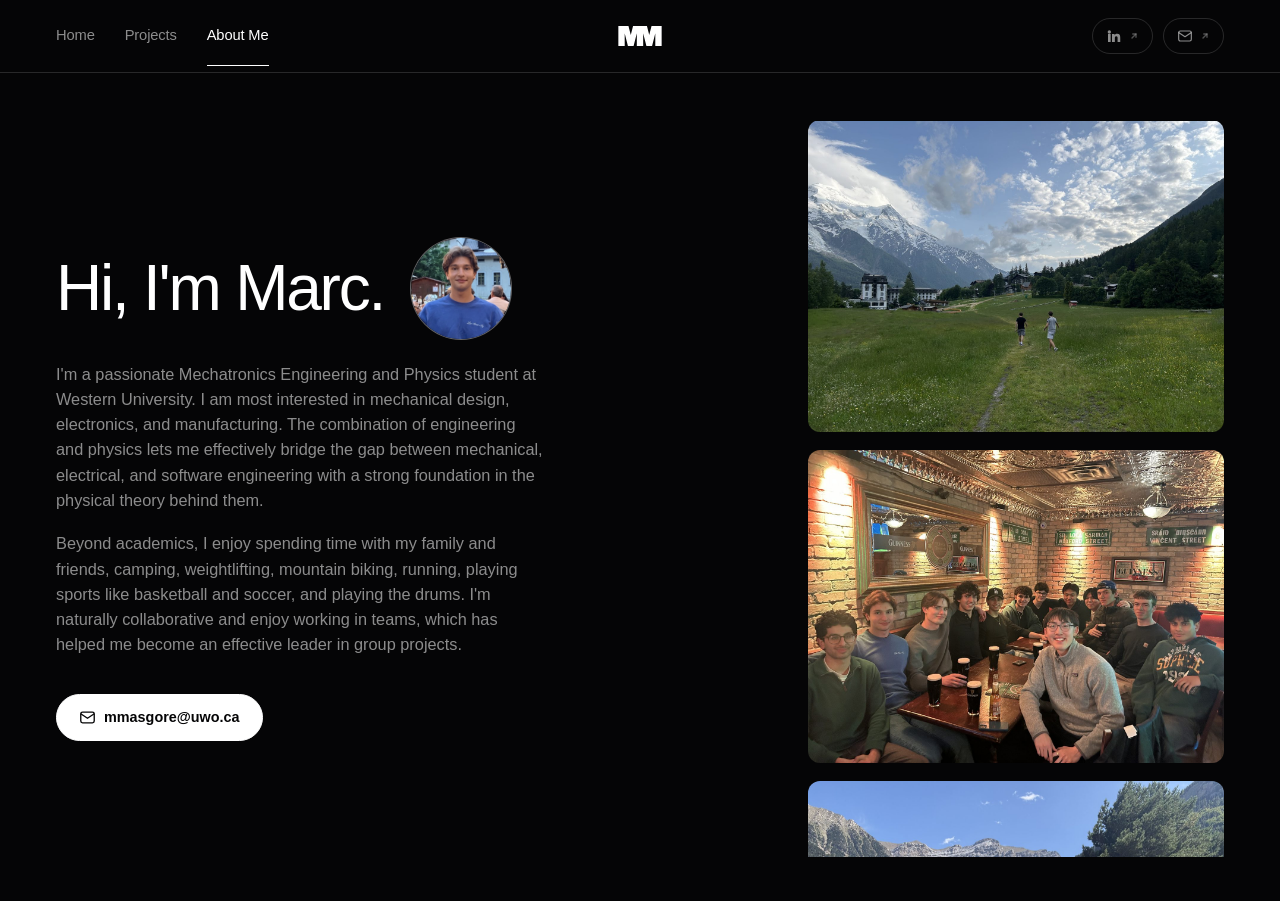
==== about/index.html @ 35cbff61 "Galleries tick at the same speed on every screen - The About photo column and the Other Projects str" ====
<!DOCTYPE html>
<html lang="en">
<head>
  <meta charset="UTF-8" />
  <meta name="viewport" content="width=device-width, initial-scale=1.0" />
  <title>About | Marc Masgoret</title>
  <meta name="description" content="About Marc Masgoret, a Mechatronics Engineering and Physics student at Western University." />
  <link rel="preconnect" href="https://api.fontshare.com" />
  <link rel="preconnect" href="https://cdn.fontshare.com" crossorigin />
  <link href="https://api.fontshare.com/v2/css?f[]=switzer@400,500,600,700,800&display=swap" rel="stylesheet" />
  <link rel="stylesheet" href="../assets/css/style.css?v=39" />
</head>
<body class="about-page">

  <header class="site-header">
    <div class="wrap-wide header-inner">
      <nav class="nav-main">
        <a href="../index.html">Home</a>
        <a href="../projects/index.html">Projects</a>
        <a href="index.html">About Me</a>
      </nav>

      <a class="site-monogram" href="../index.html" aria-label="Marc Masgoret — home"><svg class="monogram-mark" viewBox="0 0 368 170" aria-hidden="true" focusable="false"><path d="M0,0 L54,0 L54,170 L0,170 Z M157,0 L211,0 L211,170 L157,170 Z M314,0 L368,0 L368,170 L314,170 Z M38,0 L86,0 L129.5,170 L81.5,170 Z M125,0 L173,0 L129.5,170 L81.5,170 Z M195,0 L243,0 L286.5,170 L238.5,170 Z M282,0 L330,0 L286.5,170 L238.5,170 Z" /></svg></a>

      <div class="header-social">
        <a class="icon-btn" href="https://www.linkedin.com/in/marc-masgoret-a94589330" target="_blank" rel="noopener" aria-label="LinkedIn" title="LinkedIn">
          <svg viewBox="0 0 24 24" fill="currentColor" aria-hidden="true"><path d="M4.98 3.5a2.5 2.5 0 1 1 0 5 2.5 2.5 0 0 1 0-5zM3 9h4v12H3zM9 9h3.8v1.71h.05c.53-.95 1.83-1.96 3.76-1.96 4.02 0 4.76 2.5 4.76 5.75V21h-4v-5.6c0-1.34-.03-3.06-1.9-3.06-1.9 0-2.19 1.45-2.19 2.96V21H9z"/></svg>
          <svg class="icon-arrow" viewBox="0 0 12 12" fill="none" stroke="currentColor" stroke-width="1.6" stroke-linecap="round" stroke-linejoin="round" aria-hidden="true"><path d="M3.6 8.4 8.4 3.6"/><path d="M4.5 3.6h3.9v3.9"/></svg>
        </a>
        <a class="icon-btn" href="mailto:mmasgore@uwo.ca" aria-label="Email Marc" title="Email me">
          <svg viewBox="0 0 24 24" fill="none" stroke="currentColor" stroke-width="1.8" stroke-linecap="round" stroke-linejoin="round" aria-hidden="true"><rect x="2.5" y="4.5" width="19" height="15" rx="2.5"/><path d="m3 7 9 6 9-6"/></svg>
          <svg class="icon-arrow" viewBox="0 0 12 12" fill="none" stroke="currentColor" stroke-width="1.6" stroke-linecap="round" stroke-linejoin="round" aria-hidden="true"><path d="M3.6 8.4 8.4 3.6"/><path d="M4.5 3.6h3.9v3.9"/></svg>
        </a>
      </div>
    </div>
  </header>

  <main>
    <div class="wrap-wide about-layout">

      <div class="about-intro">
        <div class="about-title">
          <h1>Hi, I'm Marc.</h1>
          <img class="about-portrait" src="../assets/img/about/portrait.jpg" alt="Marc Masgoret" width="500" height="500" />
        </div>
        <p class="about-lede">
          I'm a passionate Mechatronics Engineering and Physics student at
          Western University. I am most interested in mechanical design,
          electronics, and manufacturing. The combination of engineering and
          physics lets me effectively bridge the gap between mechanical,
          electrical, and software engineering with a strong foundation in the
          physical theory behind them.
        </p>
        <p class="about-lede">
          Beyond academics, I enjoy spending time with my family and friends,
          camping, weightlifting, mountain biking, running, playing sports like
          basketball and soccer, and playing the drums. I'm naturally
          collaborative and enjoy working in teams, which has helped me become
          an effective leader in group projects.
        </p>

        <div class="about-actions">
          <a class="btn btn-accent" href="mailto:mmasgore@uwo.ca">
            <svg class="btn-icon" width="17" height="17" viewBox="0 0 24 24" fill="none" stroke="currentColor" stroke-width="1.9" stroke-linecap="round" stroke-linejoin="round" aria-hidden="true"><rect x="2.5" y="4.5" width="19" height="15" rx="2.5"/><path d="m3 7 9 6 9-6"/></svg>
            mmasgore@uwo.ca
          </a>
        </div>
      </div>

      <div class="about-gallery" data-gallery tabindex="0" aria-label="Photos — scroll to browse">
        <div class="about-gallery-track" data-gallery-track>
          <figure class="about-shot" data-caption="Europe 2025 summer trip, Chamonix.">
            <img src="../assets/img/about/about-04.jpg" alt="An alpine valley: a green meadow and a footpath, with snow-capped peaks behind." width="1400" height="1050" />
          </figure>
          <figure class="about-shot" data-caption="The lads.">
            <img src="../assets/img/about/about-05.jpg" alt="A long table of friends with pints in a wood-panelled pub." width="1400" height="1050" />
          </figure>
          <figure class="about-shot" data-caption="Family in the Pyrenees.">
            <img src="../assets/img/about/about-06.jpg" alt="A family selfie on a mountain trail, with a limestone ridge in the background." width="1400" height="1050" />
          </figure>
          <figure class="about-shot" data-caption="Christmas miracle.">
            <img src="../assets/img/about/about-07.jpg" alt="Four friends posing either side of a Santa in front of a Christmas tree." width="1400" height="936" />
          </figure>
          <figure class="about-shot" data-caption="Basketball intramural champs.">
            <img src="../assets/img/about/about-08.jpg" alt="A team in matching shirts lined up along a bright, glass-walled corridor." width="1400" height="1050" />
          </figure>
          <figure class="about-shot" data-caption="End of hike, Annecy.">
            <img src="../assets/img/about/about-09.jpg?v=2" alt="Three friends standing on a rocky lookout above Lake Annecy, with turquoise water, mountains, and heavy clouds behind them." width="1400" height="1050" />
          </figure>
          <figure class="about-shot" data-caption="Rock climbing in Montserrat.">
            <img src="../assets/img/about/about-02.jpg" alt="Looking down a steep limestone face, with climbers strung out along the route below." width="1400" height="1400" />
          </figure>
          <figure class="about-shot" data-caption="Farming in Catalonia.">
            <img src="../assets/img/about/about-01.jpg" alt="A young child sitting at the controls in the cab of a yellow excavator." width="1050" height="1400" />
          </figure>
          <figure class="about-shot" data-caption="Climbing in Siurana, Spain.">
            <img src="../assets/img/about/about-03.jpg" alt="A climber hanging upside down from the underside of an overhanging rock arch, silhouetted against the sky." width="750" height="497" />
          </figure>
        </div>
      </div>

    </div>
  </main>


  <script src="../assets/js/main.js?v=22"></script>
</body>
</html>
---- assets/css/style.css ----
/* ==========================================================================
   Design tokens — dark neo-grotesque system
   ========================================================================== */
:root {
  --bg: #050506;
  --surface: #0c0c0e;
  --surface-2: #121215;
  --border: rgba(255, 255, 255, 0.14);
  --border-strong: rgba(255, 255, 255, 0.34);
  --text: #ffffff;
  --text-muted: rgba(255, 255, 255, 0.54);
  --accent: #ffffff;
  --accent-soft: rgba(255, 255, 255, 0.08);
  --accent-text: #050506;
  --code-bg: #121215;

  /* One family throughout. Switzer is the closest freely licensed stand-in
     for the PP Neue Montreal used in the reference design. */
  --font-stack: "Switzer", "Helvetica Neue", Helvetica, Arial, sans-serif;
  --font-display: var(--font-stack);
  --font-sans: var(--font-stack);
  --font-mono: var(--font-stack);
  --font-signature: var(--font-stack);

  --max-width: 940px;
  --max-width-wide: 1560px;
  --header-h: 72px;
  --radius: 14px;
  --radius-sm: 8px;

  /* Faster through the middle, eased at both ends — used by the card outline. */
  --ease-draw: cubic-bezier(0.65, 0, 0.35, 1);
}

/* ==========================================================================
   Reset & base
   ========================================================================== */
* { box-sizing: border-box; }

html { scroll-behavior: smooth; }

body {
  margin: 0;
  background-color: var(--bg);
  color: var(--text);
  font-family: var(--font-sans);
  font-size: 16px;
  line-height: 1.6;
  -webkit-font-smoothing: antialiased;
}

img { max-width: 100%; display: block; }

/* ==========================================================================
   Auto-hiding "overlay" scrollbar — fades in while scrolling, fades out at rest
   ========================================================================== */
html {
  scrollbar-width: thin;
  scrollbar-color: transparent transparent;
}

html.is-scrolling {
  scrollbar-color: rgba(255, 255, 255, 0.38) transparent;
}

::-webkit-scrollbar {
  width: 10px;
  height: 10px;
}

::-webkit-scrollbar-track {
  background: transparent;
}

::-webkit-scrollbar-thumb {
  background-color: transparent;
  border-radius: 999px;
  transition: background-color 0.4s ease;
}

html.is-scrolling::-webkit-scrollbar-thumb,
.is-scrolling::-webkit-scrollbar-thumb {
  background-color: rgba(255, 255, 255, 0.38);
}

a { color: inherit; }

h1, h2, h3 {
  font-family: var(--font-display);
  font-weight: 500;
  text-transform: none;
  letter-spacing: -0.025em;
  line-height: 1.05;
  text-wrap: balance;
}

.wrap {
  max-width: var(--max-width);
  margin: 0 auto;
  padding: 0 24px;
}

.eyebrow {
  font-family: var(--font-mono);
  font-size: 0.78rem;
  letter-spacing: 0.08em;
  text-transform: uppercase;
  color: var(--accent);
  display: flex;
  align-items: center;
  gap: 8px;
}

.eyebrow::before {
  content: "";
  width: 14px;
  height: 1px;
  background: var(--accent);
  display: inline-block;
}

/* ==========================================================================
   Header / nav
   ========================================================================== */
.site-header {
  border-bottom: 1px solid var(--border);
  position: sticky;
  top: 0;
  background: var(--bg);
  z-index: 10;
}

.site-header .wrap {
  display: flex;
  align-items: center;
  justify-content: space-between;
  height: 76px;
}

.site-title {
  font-family: var(--font-signature);
  font-weight: 700;
  text-transform: none;
  letter-spacing: 0.01em;
  text-decoration: none;
  font-size: 2rem;
  color: var(--text);
}

.site-nav {
  display: flex;
  gap: 24px;
}

.site-nav a {
  text-decoration: none;
  font-family: var(--font-mono);
  font-size: 0.82rem;
  letter-spacing: 0.02em;
  color: var(--text-muted);
  transition: color 0.15s ease;
}

.site-nav a:hover,
.site-nav a.active {
  color: var(--accent);
}

.nav-item {
  position: relative;
  display: flex;
  align-items: center;
}

.nav-item > a::after {
  content: "\25BE";
  display: inline-block;
  margin-left: 4px;
  font-size: 0.7em;
  transform: translateY(-1px);
}

.dropdown {
  position: absolute;
  top: 100%;
  left: -14px;
  min-width: 240px;
  padding: 16px 8px 8px;
  display: flex;
  flex-direction: column;
  gap: 1px;
  background: var(--surface);
  border: 1px solid var(--border);
  border-radius: var(--radius-sm);
  box-shadow: 0 12px 28px rgba(0, 0, 0, 0.45);
  opacity: 0;
  transform: translateY(-18px);
  pointer-events: none;
  transition: opacity 0.5s ease, transform 0.6s cubic-bezier(0.16, 1, 0.3, 1);
}

.nav-item:hover .dropdown,
.nav-item:focus-within .dropdown {
  opacity: 1;
  transform: translateY(0);
  pointer-events: auto;
}

.dropdown a {
  padding: 8px 10px !important;
  border-radius: var(--radius-sm);
  white-space: nowrap;
}

.dropdown a:hover {
  background: var(--accent-soft);
  color: var(--accent);
}

.nav-toggle {
  display: none;
  background: none;
  border: 1px solid var(--border);
  border-radius: var(--radius-sm);
  color: var(--text);
  width: 40px;
  height: 40px;
  font-size: 1.1rem;
  cursor: pointer;
}

@media (max-width: 640px) {
  .nav-toggle { display: block; }

  .site-nav {
    display: none;
    position: absolute;
    top: 64px;
    left: 0;
    right: 0;
    background: var(--bg);
    border-bottom: 1px solid var(--border);
    flex-direction: column;
    gap: 0;
    padding: 8px 0;
  }

  .site-nav.open { display: flex; }

  .site-nav a {
    padding: 12px 24px;
  }

  .nav-item {
    flex-direction: column;
    align-items: stretch;
  }

  .dropdown {
    position: static;
    display: flex;
    opacity: 1;
    transform: none;
    pointer-events: auto;
    margin: 0 0 4px;
    padding: 0 0 0 16px;
    border: none;
    box-shadow: none;
    background: transparent;
  }

  .dropdown a {
    color: var(--text-muted);
    font-size: 0.78rem;
  }
}

/* ==========================================================================
   Hero
   ========================================================================== */
.hero {
  position: relative;
  padding: 72px 0 56px;
  border-bottom: 1px solid var(--border);
}

.hero .wrap { position: relative; }

.hero h1 {
  font-size: clamp(2.75rem, 7vw, 4.25rem);
  margin: 10px 0 14px;
}

/* The projects page sets its hero in .wrap-wide so the title and lede
   start on the same left edge as the sticky section nav below them. */
.projects-hero .lede { max-width: 64ch; }

.hero p.lede {
  max-width: 58ch;
  color: var(--text-muted);
  font-size: 1.05rem;
  margin: 0 0 28px;
}

.hero-links {
  display: flex;
  flex-wrap: wrap;
  gap: 12px;
}

/* ==========================================================================
   Buttons
   ========================================================================== */
.btn {
  display: inline-flex;
  align-items: center;
  gap: 8px;
  padding: 11px 22px;
  border-radius: 999px;
  text-decoration: none;
  font-family: var(--font-sans);
  font-size: 0.9rem;
  font-weight: 600;
  border: 1px solid var(--border);
  color: var(--text);
  background: var(--surface);
  transition: transform 0.35s cubic-bezier(0.2, 0.9, 0.3, 1.3), border-color 0.15s ease, background 0.15s ease, color 0.15s ease;
  will-change: transform;
}

.btn-accent {
  background: var(--accent);
  border-color: var(--accent);
  color: var(--accent-text);
}

.btn-icon { flex: none; display: block; }

.btn:hover { border-color: var(--accent); color: var(--accent); background: var(--accent-soft); }
.btn-accent:hover { color: var(--accent-text); background: var(--accent); opacity: 0.9; }

/* The buttons used to follow the cursor from JS; the lift and the press are
   pure CSS now so they still animate without tracking the pointer. */
.btn:hover { transform: scale(1.04); }
.btn:active { transform: scale(0.97); transition-duration: 0.08s; }

@media (prefers-reduced-motion: reduce) {
  .btn, .card { transition: none !important; }
}

/* ==========================================================================
   Section headings
   ========================================================================== */
.section {
  padding: 56px 0;
}

.section + .section {
  border-top: 1px solid var(--border);
}

.section-head {
  margin-bottom: 32px;
  display: flex;
  align-items: baseline;
  justify-content: space-between;
  gap: 16px;
  flex-wrap: wrap;
}

.section-head h2 {
  font-size: 2rem;
  margin: 4px 0 0;
}

.plain-heading {
  font-size: 2rem;
  margin: 0 0 28px;
}

.sheet-no {
  font-family: var(--font-mono);
  font-size: 0.78rem;
  color: var(--text-muted);
  white-space: nowrap;
}

/* ==========================================================================
   Project thumbnails (used inside project-row and project-gallery)
   ========================================================================== */
.card-thumb {
  position: relative;
  aspect-ratio: 16 / 10;
  background: var(--code-bg);
  display: flex;
  align-items: center;
  justify-content: center;
  color: var(--text-muted);
  font-family: var(--font-mono);
  font-size: 0.75rem;
  overflow: hidden;
}

.card-thumb img,
.card-thumb video {
  position: absolute;
  inset: 0;
  width: 100%;
  height: 100%;
  object-fit: cover;
}

.card-thumb video {
  object-position: center bottom;
}

.thumb-placeholder {
  position: relative;
  z-index: 0;
}

.card-index {
  position: absolute;
  top: 10px;
  left: 10px;
  z-index: 2;
  font-family: var(--font-mono);
  font-size: 0.72rem;
  color: var(--accent);
  background: var(--surface);
  border: 1px solid var(--border);
  padding: 2px 8px;
  border-radius: 999px;
}

.tag-row {
  display: flex;
  flex-wrap: wrap;
  gap: 6px;
  margin-top: 4px;
}

.tag {
  font-family: var(--font-mono);
  font-size: 0.7rem;
  padding: 3px 9px;
  border-radius: 999px;
  background: var(--code-bg);
  color: var(--text-muted);
}

.badge-wip {
  font-family: var(--font-mono);
  font-size: 0.7rem;
  color: var(--accent);
  background: transparent;
  border: 1px solid var(--accent);
}

/* ==========================================================================
   Project cards — two-per-row grid on the home page
   ========================================================================== */
/* The list bleeds 16px past the text column on each side so the thumbnails'
   edges line up with the section heading, as the old stacked rows did. */
.project-list {
  display: grid;
  grid-template-columns: repeat(2, minmax(0, 1fr));
  gap: 24px;
  margin: -16px -16px 0;
}

.project-row {
  position: relative;
  display: flex;
  flex-direction: column;
  gap: 16px;
  padding: 14px;
  border-radius: var(--radius);
  background-color: var(--surface);
  box-shadow: 0 2px 10px rgba(0, 0, 0, 0.45);
  text-decoration: none;
  color: inherit;
  transition: box-shadow 0.2s ease;
}

.project-row .card-thumb {
  border-radius: var(--radius);
  aspect-ratio: 4 / 3;
}

/* The Baker Bot photo is near-square; anchor the crop at the top so the
   robot's head stays in frame. */
.project-row .card-thumb img[src*="baker-bot"] {
  object-position: center top;
}

.project-row:hover {
  box-shadow: 0 8px 22px rgba(0, 0, 0, 0.6);
}

.project-row-body {
  position: relative;
  z-index: 1;
  display: flex;
  flex-direction: column;
  gap: 8px;
  padding: 0 4px 4px;
}

.project-row-body h3 {
  font-family: var(--font-sans);
  text-transform: none;
  letter-spacing: normal;
  font-weight: 600;
  font-size: 1.15rem;
  line-height: 1.25;
  margin: 0;
}

.project-row-body p {
  color: var(--text-muted);
  font-size: 0.9rem;
  line-height: 1.55;
  margin: 0;
}

@media (max-width: 720px) {
  .project-list {
    grid-template-columns: 1fr;
    margin: -16px 0 0;
  }
}

/* ==========================================================================
   About / skills
   ========================================================================== */
.skills-grid {
  display: grid;
  grid-template-columns: repeat(auto-fit, minmax(200px, 1fr));
  gap: 24px;
}

.skills-grid h3 {
  font-family: var(--font-mono);
  text-transform: uppercase;
  letter-spacing: 0.06em;
  font-size: 0.78rem;
  font-weight: 500;
  color: var(--text-muted);
  margin: 0 0 10px;
}

.skills-grid ul {
  list-style: none;
  margin: 0;
  padding: 0;
  font-size: 0.92rem;
  border-left: 1px solid var(--border);
}

.skills-grid li {
  padding: 4px 0 4px 12px;
}

/* ==========================================================================
   Project sidebar — table of contents for projects/index.html
   main.js builds the list from the h2/h3 structure and runs the scrollspy;
   this just lays out and states whatever it produces. Collapses away below
   the breakpoint, where the page reads exactly as it does without JS.
   ========================================================================== */
.project-shell { display: block; }

.project-sidenav { display: none; }

@media (min-width: 1360px) {
  .project-shell {
    display: grid;
    grid-template-columns: 240px minmax(0, 1fr);
    align-items: start;
    column-gap: 40px;
  }

  .project-sidenav {
    display: block;
    position: sticky;
    top: calc(var(--header-h) + 40px);
    max-height: calc(100vh - var(--header-h) - 72px);
    overflow-y: auto;
    padding: 4px 12px 4px 0;
    scrollbar-width: thin;
    scrollbar-color: var(--border-strong) transparent;
  }

  .project-sidenav::-webkit-scrollbar { width: 6px; }
  .project-sidenav::-webkit-scrollbar-thumb {
    background-color: var(--border-strong);
    border-radius: 999px;
  }
}

.sidenav-list {
  margin: 0;
  padding: 0;
  list-style: none;
}

.sidenav-item + .sidenav-item { margin-top: 18px; }

.sidenav-title {
  display: block;
  text-decoration: none;
  color: var(--text-muted);
  font-size: 0.86rem;
  line-height: 1.35;
  letter-spacing: -0.005em;
  transition: color 0.2s ease;
}

.sidenav-title:hover { color: var(--text); }

/* The current project's title lights up, independent of whether a
   sub-heading within it is also current (e.g. right as it scrolls in). */
.sidenav-item.is-active > .sidenav-title {
  color: var(--text);
  font-weight: 600;
}

/* Sub-list height is animated via the grid-rows trick so it works for any
   amount of content without a hardcoded max-height, and collapses to
   nothing (no padding/margin bleed) when not the active project. */
.sidenav-sub {
  display: grid;
  grid-template-rows: 0fr;
  transition: grid-template-rows 0.35s var(--ease-draw);
}

.sidenav-item.is-active .sidenav-sub {
  grid-template-rows: 1fr;
}

.sidenav-sub > ol {
  margin: 0;
  padding: 0;
  list-style: none;
  overflow: hidden;
}

.sidenav-item.is-active .sidenav-sub > ol {
  padding-top: 10px;
}

.sidenav-sub a {
  display: block;
  padding: 5px 0 5px 14px;
  border-left: 1px solid var(--border);
  text-decoration: none;
  color: var(--text-muted);
  font-size: 0.8rem;
  line-height: 1.3;
  transition: color 0.2s ease, border-color 0.2s ease;
}

.sidenav-sub a:hover { color: var(--text); }

.sidenav-sub a.is-current {
  color: var(--text);
  border-left-color: var(--text);
}

/* ==========================================================================
   Project detail sections — stacked on projects/index.html
   ========================================================================== */
.project-hero {
  padding: 48px 0 0;
  /* Exactly the sticky header's height plus its 1px border, so a jump puts
     the section flush under the header and hides the divider above it. */
  scroll-margin-top: calc(var(--header-h) + 1px);
}

/* Sub-headings are jump targets from the sidenav too, so they need the same
   clearance under the sticky header, just a little looser since they are
   mid-read rather than a section start. */
.project-body h3 {
  scroll-margin-top: calc(var(--header-h) + 24px);
}

/* Drawn inside .wrap rather than on the section, so it spans only the text
   column and does not read as one of the full-bleed project separators. */
.project-hero > .wrap::after {
  content: "";
  display: block;
  height: 1px;
  margin-top: 32px;
  background-color: var(--border);
}

.project-hero h2 {
  font-size: clamp(2rem, 5vw, 2.9rem);
  margin: 8px 0 20px;
}

.project-meta {
  display: grid;
  grid-template-columns: repeat(auto-fit, minmax(160px, 1fr));
  gap: 0;
  border: 1px solid var(--border);
  border-radius: var(--radius);
  overflow: hidden;
}

.project-meta > div {
  padding: 10px 16px;
  font-family: var(--font-mono);
  font-size: 0.82rem;
  color: var(--text-muted);
  border-right: 1px solid var(--border);
}

.project-meta > div:last-child { border-right: none; }

.project-meta strong {
  display: block;
  color: var(--text);
  font-family: var(--font-mono);
  text-transform: uppercase;
  letter-spacing: 0.06em;
  font-size: 0.68rem;
  margin-bottom: 4px;
}

.project-body {
  padding: 40px 0;
}

.project-body h3 {
  font-size: 1.4rem;
  margin: 40px 0 12px;
}

.project-body h3:first-child { margin-top: 0; }

.project-body p { margin: 0 0 16px; }

.project-body ul { margin: 0 0 16px; padding-left: 20px; }

.project-gallery {
  display: grid;
  grid-template-columns: repeat(auto-fit, minmax(220px, 1fr));
  gap: 12px;
  margin: 16px 0 8px;
}

.project-gallery .card-thumb { border-radius: var(--radius); }

.model-viewer-embed {
  display: block;
  width: 50%;
  height: 900px !important;
  background-color: var(--code-bg);
  border: 1px solid var(--border);
  border-radius: var(--radius);
  margin: 4px auto;
}

.model-viewer-embed-large {
  width: min(calc(78% + 192px), 100%);
  height: 480px !important;
}

@media (max-width: 720px) {
  .model-viewer-embed,
  .model-viewer-embed-large {
    height: 70vh !important;
  }
}

@media (max-width: 640px) {
  .model-viewer-embed,
  .model-viewer-embed-large {
    width: 85%;
  }
}

.model-viewer-embed [slot="poster"] {
  display: flex;
  align-items: center;
  justify-content: center;
  width: 100%;
  height: 100%;
  font-family: var(--font-mono);
  font-size: 0.85rem;
  color: var(--text-muted);
}

.model-caption {
  font-family: var(--font-mono);
  font-size: 0.8rem;
  color: var(--text-muted);
  margin-top: 8px !important;
}

/* Model viewer sized to sit beside a still image in a media row, matching
   that image's aspect so the two line up. */
.model-viewer-inline {
  display: block;
  width: 100%;
  aspect-ratio: 1400 / 919;
  height: auto !important;
  background-color: var(--code-bg);
  border: 1px solid var(--border);
  border-radius: var(--radius);
}

@media (max-width: 720px) {
  .model-viewer-inline {
    aspect-ratio: 4 / 3;
  }
}

/* Portrait variant, for the tall U-joint model sitting beside body text. */
.model-viewer-inline.model-viewer-portrait {
  aspect-ratio: 633 / 955;
}

/* ==========================================================================
   Case-study extras — figures, media rows, callouts, contrib list, BOM
   ========================================================================== */
.project-body h4 {
  font-family: var(--font-display);
  font-weight: 600;
  text-transform: none;
  letter-spacing: -0.015em;
  font-size: 1.1rem;
  margin: 28px 0 10px;
  color: var(--text);
}

.project-body h4:first-child { margin-top: 0; }

.figure {
  margin: 16px 0 24px;
}

.figure img {
  width: 100%;
  border-radius: var(--radius);
  border: 1px solid var(--border);
}

/* Cover-cropped figures default to a centre crop; bias one left when the
   detail that matters sits near the left edge of the source image. */
.figure img.crop-left {
  object-position: 30% 50%;
}

.figure-caption {
  font-family: var(--font-mono);
  font-size: 0.8rem;
  color: var(--text-muted);
  margin-top: 8px;
  text-align: center;
}

/* A figure the prose wraps around, so the text closes back up underneath it
   instead of leaving a tall empty column beside a short image. */
.flow-figure::after {
  content: "";
  display: block;
  clear: both;
}

.flow-figure > p:last-child {
  margin-bottom: 0;
}

.figure-float {
  float: right;
  width: 34%;
  margin: 6px 0 20px 28px;
}

.figure-float.video-figure-portrait {
  width: 300px;
  max-width: 40%;
  margin-left: 28px;
  margin-right: 0;
}

@media (max-width: 720px) {
  .figure-float,
  .figure-float.video-figure-portrait {
    float: none;
    width: 100%;
    max-width: 100%;
    margin: 16px 0 24px;
  }
}

.video-figure video {
  width: 100%;
  display: block;
  border-radius: var(--radius);
  border: 1px solid var(--border);
  background: var(--code-bg);
}

/* Phone-shot clips are low-resolution at source, so cap the display width
   rather than letting the grid stretch and soften them. */
.video-figure-portrait {
  max-width: 330px;
  margin-left: auto;
  margin-right: auto;
}

.media-row {
  display: grid;
  grid-template-columns: 1fr 1fr;
  gap: 20px;
  margin: 16px 0 24px;
  align-items: start;
}

.media-row .figure {
  margin: 0;
}

@media (max-width: 720px) {
  .media-row {
    grid-template-columns: 1fr;
  }
}

.media-row-narrow {
  width: 85%;
  margin-left: auto;
  margin-right: auto;
}

.media-row-narrow img {
  aspect-ratio: 3 / 4;
  object-fit: cover;
}

@media (max-width: 720px) {
  .media-row-narrow {
    width: 100%;
  }
}

/* Columns are proportional to each image's aspect ratio, so the two figures
   land on exactly the same height whatever the container width. */
.media-row-lead {
  grid-template-columns: 0.83fr 1.5fr;
}

.media-row-lead .figure:first-child img {
  aspect-ratio: 0.831 / 1;
  object-fit: cover;
}

.media-row-lead .figure:last-child img {
  aspect-ratio: 1.5 / 1;
  object-fit: cover;
}

@media (max-width: 720px) {
  .media-row-lead {
    grid-template-columns: 1fr;
  }
}

.media-row-match img {
  aspect-ratio: 4 / 3;
  object-fit: cover;
}

/* Car photo beside the wide frame CAD: columns follow each image's aspect
   ratio so both land on the same height. */
.media-row-baja {
  grid-template-columns: 1.66fr 1.521fr;
}

.media-row-baja .figure:first-child img {
  aspect-ratio: 415 / 250;
  object-fit: cover;
}

.media-row-baja .figure:last-child img {
  aspect-ratio: 1567 / 1030;
  object-fit: cover;
}

@media (max-width: 720px) {
  .media-row-baja {
    grid-template-columns: 1fr;
  }
}

.split-row {
  display: grid;
  grid-template-columns: 1fr 1fr;
  gap: 20px;
  align-items: stretch;
  margin: 16px 0 24px;
}

.split-row-main {
  display: flex;
  flex-direction: column;
}

.split-row-main .figure {
  margin: 16px 0 0;
  flex: 1 1 auto;
  display: flex;
  flex-direction: column;
}

.split-row-main .figure img {
  flex: 1 1 auto;
  object-fit: cover;
  min-height: 0;
}

.split-row-side {
  margin: 0;
  display: flex;
  flex-direction: column;
}

.split-row-side img {
  flex: 1 1 auto;
  object-fit: cover;
  min-height: 0;
}

@media (max-width: 720px) {
  .split-row {
    grid-template-columns: 1fr;
  }

  .split-row-main .figure img,
  .split-row-side img {
    aspect-ratio: 4 / 3;
    flex: none;
  }
}

.text-figure-row {
  display: grid;
  grid-template-columns: 2.3fr 1.4fr;
  gap: 24px;
  align-items: stretch;
  margin: 16px 0 24px;
}

.text-figure-row-text p:last-child,
.text-figure-row-text ul:last-child {
  margin-bottom: 0;
}

.text-figure-row-2fr {
  grid-template-columns: 2fr 1fr;
}

/* For a very tall figure (the drive shaft bottom view) beside text. */
.text-figure-row-narrow {
  grid-template-columns: 2.6fr 1fr;
}

/* Keep the figure at its natural height rather than stretching it to the
   text, so tall diagrams are never cropped. */
.text-figure-row.text-figure-row-narrow {
  align-items: start;
}

.text-figure-row.text-figure-row-narrow .figure img {
  flex: none;
  height: auto;
  object-fit: contain;
  background: #fff;
}

/* Wider figure column for the IR robot course diagram. */
.text-figure-row.text-figure-row-path {
  grid-template-columns: 1.7fr 1fr;
}

@media (max-width: 720px) {
  .text-figure-row.text-figure-row-narrow .figure img {
    aspect-ratio: auto;
    width: 60%;
    margin: 0 auto;
  }
}

.text-figure-row-3col {
  grid-template-columns: 2.1fr 1fr 0.95fr;
}

.text-figure-row-3col .figure:nth-child(2) img {
  aspect-ratio: 1.12 / 1;
}

.text-figure-row-3col .figure:nth-child(3) img {
  aspect-ratio: 0.95 / 1;
}

.text-figure-row .figure,
.figure-stack .figure {
  margin: 0;
  display: flex;
  flex-direction: column;
}

.text-figure-row .figure img,
.figure-stack .figure img {
  flex: 1 1 auto;
  object-fit: cover;
  min-height: 0;
}

/* A model viewer keeps its own aspect ratio rather than stretching to the
   text column, and sits at the top of it. */
.text-figure-row .figure model-viewer {
  flex: none;
}

.text-figure-row .figure:has(model-viewer) {
  justify-content: flex-start;
}

@media (max-width: 720px) {
  .text-figure-row {
    grid-template-columns: 1fr;
  }

  .text-figure-row .figure img,
  .figure-stack .figure img {
    aspect-ratio: 4 / 3;
    flex: none;
  }
}

.callout {
  background: var(--code-bg);
  border: 1px solid var(--border);
  border-radius: var(--radius);
  padding: 24px 28px;
  margin: 16px 0 24px;
}

.callout .eyebrow { margin-bottom: 14px; }

.callout p:last-child,
.callout ul:last-child { margin-bottom: 0; }

.contrib-list {
  margin: 0 0 16px;
  padding-left: 20px;
}

@media (min-width: 640px) {
  .contrib-list {
    column-count: 2;
    column-gap: 32px;
  }
}

.contrib-list li {
  break-inside: avoid;
  margin-bottom: 10px;
  padding-right: 8px;
}

.bom-table-wrap {
  overflow-x: auto;
  max-width: 480px;
  margin: 16px 0 8px;
}

.bom-table {
  width: 100%;
  border-collapse: collapse;
  font-size: 0.76rem;
  min-width: 380px;
}

.bom-table th,
.bom-table td {
  padding: 5px 8px;
  border-bottom: 1px solid var(--border);
  text-align: left;
}

.bom-table th {
  font-family: var(--font-mono);
  font-size: 0.62rem;
  text-transform: uppercase;
  letter-spacing: 0.06em;
  color: var(--text-muted);
  font-weight: 500;
}

.bom-table td.num,
.bom-table th.num {
  text-align: right;
  font-variant-numeric: tabular-nums;
}

.bom-table tr.total td {
  font-weight: 700;
  border-top: 2px solid var(--text);
  border-bottom: none;
}

.project-hero .lede {
  max-width: 62ch;
  color: var(--text-muted);
  font-size: 1.05rem;
  margin: 18px 0 0;
}

/* ==========================================================================
   Annotated hydrogen/oxygen electrolysis video
   ========================================================================== */
.hp-video {
  width: 100%;
  max-width: 100%;
  margin: 0;
}

.hp-video-media {
  display: block;
  width: 100%;
  border-radius: var(--radius);
  border: 1px solid var(--border);
}

.hp-video-row {
  position: relative;
  height: 58px;
}

.hp-sign {
  position: absolute;
  bottom: 8px;
  transform: translateX(-50%);
  z-index: 1;
  width: 34px;
  height: 34px;
  display: flex;
  align-items: center;
  justify-content: center;
  border-radius: 50%;
  border: 2px solid var(--accent);
  background: var(--surface);
  box-shadow: 0 2px 6px rgba(0, 0, 0, 0.45);
  font-family: var(--font-sans);
  font-size: 1.2rem;
  font-weight: 700;
  color: var(--text);
  line-height: 1;
  padding: 0;
}

.hp-sign-neg { left: 28%; }
.hp-sign-pos { left: 77%; }

.hp-label {
  position: absolute;
  top: 6px;
  transform: translateX(-50%);
  display: flex;
  flex-direction: column;
  align-items: center;
  gap: 6px;
  font-family: var(--font-mono);
  font-size: 1rem;
  line-height: 1.1;
  color: var(--text-muted);
  white-space: nowrap;
}

.hp-label-arrow {
  font-size: 1.3rem;
  line-height: 1;
  color: var(--accent);
}

.hp-label-hydrogen { left: 28%; }
.hp-label-oxygen { left: 77%; }

/* ==========================================================================
   Presentation viewer — clickable trigger + full-screen slide overlay
   ========================================================================== */
.figure-clickable {
  position: relative;
  display: block;
  width: 100%;
  max-width: 640px;
  margin: 0 auto;
  padding: 0;
  background: none;
  border: none;
  font: inherit;
  text-align: left;
  cursor: pointer;
}

.figure-clickable img {
  transition: opacity 0.15s ease;
}

.figure-clickable:hover img,
.figure-clickable:focus-visible img {
  opacity: 0.88;
}

.figure-caption-center {
  text-align: center;
}

.figure-clickable::after {
  content: "View Presentation \2192";
  position: absolute;
  bottom: 16px;
  left: 16px;
  background: rgba(20, 18, 15, 0.85);
  color: #fff;
  font-family: var(--font-mono);
  font-size: 0.8rem;
  padding: 8px 14px;
  border-radius: var(--radius-sm);
  opacity: 0;
  transform: translateY(4px);
  transition: opacity 0.15s ease, transform 0.15s ease;
  pointer-events: none;
}

.figure-clickable:hover::after,
.figure-clickable:focus-visible::after {
  opacity: 1;
  transform: translateY(0);
}

/* Inline document reader: scroll a multi-page PDF in place rather than
   opening it in an overlay. Pages are pre-rendered images in a scroll box. */
.doc-reader {
  max-width: 520px;
  margin: 16px auto 8px;
}

.doc-reader .figure-caption {
  text-align: center;
}

.doc-frame {
  position: relative;
}

/* Hover cue for a control that is also a scroll region: lighten just the
   perimeter, so the page under the cursor stays readable while scrolling. */
.doc-frame::after {
  content: "";
  position: absolute;
  inset: 0;
  border-radius: var(--radius);
  pointer-events: none;
  box-shadow: inset 0 0 28px 14px rgba(5, 5, 6, 0);
  transition: box-shadow 0.18s ease;
}

.doc-frame:hover::after {
  box-shadow: inset 0 0 28px 14px rgba(5, 5, 6, 0.92);
}

.doc-open-hint {
  position: absolute;
  z-index: 1;                 /* above the edge wash, which paints after it */
  bottom: 16px;
  left: 16px;
  background: rgba(20, 18, 15, 0.85);
  color: #fff;
  font-family: var(--font-mono);
  font-size: 0.8rem;
  padding: 8px 14px;
  border-radius: var(--radius-sm);
  opacity: 0;
  transform: translateY(4px);
  transition: opacity 0.15s ease, transform 0.15s ease;
  pointer-events: none;
}

.doc-frame:hover .doc-open-hint {
  opacity: 1;
  transform: translateY(0);
}

.doc-scroll {
  height: 640px;
  margin: 0;
  cursor: pointer;
  overflow-y: auto;
  background: var(--code-bg);
  border: 1px solid var(--border);
  border-radius: var(--radius);
  scrollbar-width: thin;
  scrollbar-color: rgba(255, 255, 255, 0.25) transparent;
}

.doc-scroll::-webkit-scrollbar {
  width: 9px;
}

.doc-scroll::-webkit-scrollbar-thumb {
  background-color: rgba(255, 255, 255, 0.25);
  border-radius: 999px;
}

.doc-scroll::-webkit-scrollbar-thumb:hover {
  background-color: rgba(255, 255, 255, 0.45);
}

.doc-scroll img {
  width: 100%;
  height: auto;
  display: block;
  border-bottom: 1px solid var(--border);
}

.doc-scroll img:last-child {
  border-bottom: none;
}

.doc-scroll:hover {
  border-color: var(--accent);
}

/* Keyboard focus gets a ring instead, so a click does not leave the hover
   treatment stuck on. */
.doc-scroll:focus-visible {
  outline: 2px solid var(--accent);
  outline-offset: 2px;
}

@media (max-width: 640px) {
  .doc-scroll {
    height: 460px;
  }
}

.ppt-viewer-overlay {
  position: fixed;
  inset: 0;
  z-index: 1000;
  display: none;
}

.ppt-viewer-overlay.is-open {
  display: block;
}

body.viewer-open {
  overflow: hidden;
}

.ppt-viewer-backdrop {
  position: absolute;
  inset: 0;
  background: rgba(20, 18, 15, 0.55);
}

.ppt-viewer-panel {
  position: relative;
  z-index: 1;
  width: min(1196px, calc(100% - 48px));
  height: calc(100vh - 48px);
  margin: 24px auto;
  background: #111;
  border-radius: 4px;
  overflow: hidden;
  box-shadow: 0 24px 64px rgba(0, 0, 0, 0.45);
}

.ppt-viewer-close {
  position: fixed;
  top: 20px;
  right: 20px;
  z-index: 3;
  width: 40px;
  height: 40px;
  border-radius: 50%;
  border: none;
  background: rgba(0, 0, 0, 0.55);
  color: #fff;
  font-size: 1.6rem;
  line-height: 1;
  cursor: pointer;
}

.ppt-viewer-close:hover,
.ppt-viewer-close:focus-visible {
  background: rgba(0, 0, 0, 0.8);
}

.ppt-viewer-scroll {
  height: 100%;
  overflow-y: auto;
  display: flex;
  flex-direction: column;
  align-items: center;
  gap: 8px;
  padding: 0;
  scrollbar-width: thin;
  scrollbar-color: rgba(255, 255, 255, 0.35) transparent;
}

.ppt-viewer-scroll::-webkit-scrollbar {
  width: 10px;
}

.ppt-viewer-scroll::-webkit-scrollbar-thumb {
  background-color: rgba(255, 255, 255, 0.35);
  border-radius: 999px;
}

.ppt-viewer-scroll::-webkit-scrollbar-thumb:hover {
  background-color: rgba(255, 255, 255, 0.55);
}

.ppt-viewer-scroll img {
  width: 100%;
  height: auto;
  display: block;
}

@media (max-width: 640px) {
  .ppt-viewer-panel {
    width: 100%;
    height: 100vh;
    margin: 0;
    border-radius: 0;
  }

  .ppt-viewer-close {
    top: 12px;
    right: 12px;
  }
}

.project-nav {
  display: flex;
  justify-content: space-between;
  padding: 8px 0 32px;
  border-bottom: 1px solid var(--border);
  font-size: 0.9rem;
}

.project-nav a {
  text-decoration: none;
  color: var(--text-muted);
  font-family: var(--font-mono);
  font-size: 0.85rem;
}
.project-nav a:hover { color: var(--accent); }

.wip-note {
  border: 1px dashed var(--border);
  border-radius: var(--radius);
  padding: 24px;
  color: var(--text-muted);
  font-size: 0.95rem;
}

.wip-note strong { color: var(--text); }

/* ==========================================================================
   Combat robotics — embedded footage, build comparison, org chart, roadmap
   ========================================================================== */
.video-embed {
  position: relative;
  aspect-ratio: 16 / 9;
  border-radius: var(--radius);
  border: 1px solid var(--border);
  background: var(--code-bg);
  overflow: hidden;
}

.video-embed iframe {
  position: absolute;
  inset: 0;
  width: 100%;
  height: 100%;
  border: 0;
}

.build-compare {
  display: grid;
  grid-template-columns: 1fr 1fr;
  gap: 20px;
  margin: 16px 0 24px;
}

.build-card {
  background: var(--surface);
  border: 1px solid var(--border);
  border-radius: var(--radius);
  padding: 18px 20px 20px;
}

.build-card img {
  width: 100%;
  border: 1px solid var(--border);
  border-radius: var(--radius-sm);
  margin-bottom: 16px;
}

.build-card .eyebrow { margin-bottom: 4px; }

.project-body .build-card h4 { margin: 0 0 10px; }

.build-card p:last-child,
.build-card ul:last-child { margin-bottom: 0; }

@media (max-width: 720px) {
  .build-compare { grid-template-columns: 1fr; }
}

.roadmap {
  position: relative;
  list-style: none;
  margin: 16px 0 24px;
  padding: 0 0 0 30px;
}

.roadmap::before {
  content: "";
  position: absolute;
  left: 7px;
  top: 8px;
  bottom: 8px;
  width: 2px;
  background: var(--border);
}

.roadmap li {
  position: relative;
  padding-bottom: 20px;
}

.roadmap li:last-child { padding-bottom: 0; }

.roadmap li::before {
  content: "";
  position: absolute;
  left: -29px;
  top: 5px;
  width: 14px;
  height: 14px;
  border-radius: 50%;
  background: var(--bg);
  border: 2px solid var(--text-muted);
}

.roadmap li.is-current::before {
  background: var(--accent);
  border-color: var(--accent);
  box-shadow: 0 0 0 4px var(--accent-soft);
}

.roadmap-when {
  display: block;
  font-family: var(--font-mono);
  font-size: 0.72rem;
  text-transform: uppercase;
  letter-spacing: 0.06em;
  color: var(--text-muted);
}

.roadmap li.is-current .roadmap-when { color: var(--accent); }

.roadmap strong {
  display: block;
  font-family: var(--font-display);
  font-size: 1.05rem;
  margin: 2px 0;
}

.project-body .roadmap p { margin: 0; }

.credits {
  margin-top: 40px;
  padding-top: 16px;
  border-top: 1px solid var(--border);
  font-size: 0.85rem;
  color: var(--text-muted);
}

.project-body .credits h4 { color: var(--text-muted); margin-top: 0; }

.credits a { color: var(--text); }

/* ==========================================================================
   Footer — title block
   ========================================================================== */
.site-footer {
  border-top: 1px solid var(--border);
  padding: 0;
  color: var(--text-muted);
  font-size: 0.78rem;
  font-family: var(--font-mono);
}

.site-footer .wrap {
  display: grid;
  grid-template-columns: repeat(auto-fit, minmax(150px, 1fr));
}

.site-footer .tb-cell {
  padding: 14px 16px;
  border-right: 1px solid var(--border);
}

.site-footer .tb-cell:last-child { border-right: none; }

.site-footer .tb-cell span {
  display: block;
  text-transform: uppercase;
  letter-spacing: 0.06em;
  font-size: 0.65rem;
  color: var(--text-muted);
  opacity: 0.7;
  margin-bottom: 3px;
}

.site-footer .tb-cell strong {
  color: var(--text);
  font-weight: 500;
}

.site-footer a { text-decoration: none; color: var(--text); }
.site-footer a:hover { color: var(--accent); }

/* ==========================================================================
   Dark shell — header, home hero, work grid, footer, about
   Everything below is the current site chrome and overrides the older
   light-theme rules above where class names overlap.
   ========================================================================== */

.wrap-wide {
  max-width: var(--max-width-wide);
  margin: 0 auto;
  padding: 0 56px;
}

@media (max-width: 860px) {
  .wrap-wide { padding: 0 24px; }
}

/* --------------------------------------------------------------------------
   Header — nav left, monogram centred, social buttons right
   -------------------------------------------------------------------------- */
.site-header {
  position: sticky;
  top: 0;
  z-index: 40;
  background: var(--bg);
  border-bottom: 1px solid var(--border);
}

.header-inner {
  display: grid;
  grid-template-columns: 1fr auto 1fr;
  align-items: center;
  height: var(--header-h);
}

.nav-main {
  display: flex;
  align-items: center;
  gap: 30px;
  justify-self: start;
}

.nav-main a {
  position: relative;
  text-decoration: none;
  font-size: 0.92rem;
  letter-spacing: -0.01em;
  color: var(--text-muted);
  padding: 4px 0;
  transition: color 0.2s ease;
}

.nav-main a:hover { color: var(--text); }

/* The rule under the current page grows out from the left, matching the
   short underline under "Home" in the reference header. It is a keyframe
   animation rather than a transition: main.js adds .active on
   DOMContentLoaded, and on a light page like About that lands before the
   first style pass, so a transition had no starting state and the rule
   just appeared. An animation plays whenever the class arrives. */
.nav-main a::after {
  content: "";
  position: absolute;
  left: 0;
  bottom: -14px;
  height: 1px;
  width: 100%;
  background: var(--text);
  transform: scaleX(0);
  transform-origin: left;
}

.nav-main a.active { color: var(--text); }

.nav-main a.active::after {
  transform: scaleX(1);
  animation: nav-rule-draw 0.35s var(--ease-draw);
}

@keyframes nav-rule-draw {
  from { transform: scaleX(0); }
}

@media (prefers-reduced-motion: reduce) {
  .nav-main a.active::after { animation: none; }
}

.site-monogram {
  justify-self: center;
  display: flex;
  text-decoration: none;
  color: var(--text);
  padding: 6px 10px;
  transition: opacity 0.2s ease;
}

.site-monogram:hover { opacity: 0.6; }

.site-monogram .monogram-mark { width: 44px; height: 20px; }
.footer-mark .monogram-mark { width: 37px; height: 17px; }

/* Two M's sharing their touching leg, drawn as one filled path: three leg
   rectangles and four diagonal parallelograms, unioned by the nonzero fill
   rule. Built rather than set in a typeface because the shared middle leg
   has to be exactly as wide as the two outer ones — here all three are the
   same rectangle, so that holds by construction. Drawn heavy and short:
   legs 54 units wide and diagonals 48 on a 368 x 170 box, so the strokes
   read bolder and the mark sits lower than the letterforms beside it. Each
   M's valley runs to the baseline midway between its legs. */
.monogram-mark {
  display: block;
  fill: currentColor;
  stroke: none;
}

.header-social {
  justify-self: end;
  display: flex;
  align-items: center;
  gap: 10px;
}

.icon-btn {
  display: inline-flex;
  align-items: center;
  gap: 7px;
  height: 36px;
  padding: 0 13px;
  border-radius: 999px;
  border: 1px solid var(--border);
  color: var(--text-muted);
  text-decoration: none;
  transition: color 0.2s ease, border-color 0.2s ease, background 0.2s ease;
}

.icon-btn > svg:first-child {
  width: 16px;
  height: 16px;
  display: block;
  flex: none;
}

.icon-btn:hover {
  color: var(--text);
  border-color: var(--border-strong);
  background: var(--accent-soft);
}

/* The small outbound arrow carried over from the reference header. */
.icon-btn .icon-arrow {
  width: 10px;
  height: 10px;
  flex: none;
  opacity: 0.55;
  transition: opacity 0.2s ease, transform 0.25s ease;
}

.icon-btn:hover .icon-arrow {
  opacity: 1;
  transform: translate(1px, -1px);
}

@media (max-width: 720px) {
  .nav-main { gap: 18px; }
  .nav-main a { font-size: 0.82rem; }
  .icon-btn { height: 32px; padding: 0 10px; gap: 6px; }
  .icon-btn > svg:first-child { width: 15px; height: 15px; }
}

@media (max-width: 520px) {
  .site-monogram { display: none; }
  .header-inner { grid-template-columns: 1fr auto; }
}

/* --------------------------------------------------------------------------
   Home hero
   -------------------------------------------------------------------------- */
.home-hero {
  padding: 86px 0 36px;
}

.home-title {
  font-size: clamp(2.6rem, 7.2vw, 5.4rem);
  line-height: 0.98;
  letter-spacing: -0.035em;
  font-weight: 500;
  margin: 0 0 18px;
}

.home-sub {
  max-width: 62ch;
  margin: 0;
  color: var(--text-muted);
  font-size: clamp(1rem, 1.35vw, 1.15rem);
  line-height: 1.5;
}

@media (max-width: 860px) {
  .home-hero { padding: 52px 0 28px; }
}

/* --------------------------------------------------------------------------
   Work grid — three across, no shadows
   -------------------------------------------------------------------------- */
.work-section { padding: 36px 0 90px; }

.work-grid {
  display: grid;
  grid-template-columns: repeat(3, minmax(0, 1fr));
  gap: 22px;
}

@media (max-width: 1040px) {
  .work-grid { grid-template-columns: repeat(2, minmax(0, 1fr)); }
}

@media (max-width: 680px) {
  .work-grid { grid-template-columns: minmax(0, 1fr); }
}

.work-card {
  position: relative;
  display: flex;
  flex-direction: column;
  padding: 14px 14px 20px;
  border-radius: 16px;
  background: var(--surface-2);
  box-shadow: none;
  text-decoration: none;
  color: var(--text);
}

.work-card-media {
  position: relative;
  aspect-ratio: 4 / 3;
  border-radius: 10px;
  overflow: hidden;
  background: var(--surface);
}

.work-card-media img,
.work-card-media video {
  width: 100%;
  height: 100%;
  object-fit: cover;
  transition: transform 0.9s cubic-bezier(0.16, 1, 0.3, 1);
}

/* The Baker Bot photo is near-square; anchor the crop so the head stays in. */
.work-card-media img[src*="baker-bot"] { object-position: center top; }

/* The electrolysis clip is a tall portrait video, so a centred crop lands on
   the dry top of the jar. Pull it down to the waterline, where both
   electrodes sit submerged and visibly bubbling. */
.work-card-media video[poster*="hydrogen-production"] { object-position: 50% 80%; }

.work-card:hover .work-card-media img,
.work-card:hover .work-card-media video { transform: scale(1.045); }

.work-badge {
  position: absolute;
  top: 12px;
  left: 12px;
  display: inline-flex;
  align-items: center;
  gap: 6px;
  max-width: calc(100% - 24px);
  padding: 6px 12px;
  border-radius: 999px;
  border: 1px solid rgba(255, 255, 255, 0.16);
  background: rgba(6, 6, 8, 0.78);
  backdrop-filter: blur(10px);
  -webkit-backdrop-filter: blur(10px);
  color: #fff;
  font-size: 0.74rem;
  letter-spacing: -0.005em;
  line-height: 1.2;
}

.work-card-body {
  margin-top: 18px;
  padding-left: 13px;
  border-left: 2px solid var(--border-strong);
}

.work-card-body h3 {
  margin: 0 0 9px;
  font-size: clamp(1.15rem, 1.6vw, 1.42rem);
  font-weight: 500;
  letter-spacing: -0.03em;
  line-height: 1.12;
}

.work-tags {
  display: flex;
  flex-wrap: wrap;
  gap: 6px 16px;
  margin: 0;
  padding: 0;
  list-style: none;
  color: var(--text-muted);
  font-size: 0.84rem;
}

/* The hover outline: one continuous stroke drawn clockwise from the
   top-left corner. main.js measures each card and writes --outline-len so
   the dash length matches the real perimeter; the fallback here is long
   enough to stay hidden if scripting is off. */
.work-card-outline {
  position: absolute;
  inset: 0;
  width: 100%;
  height: 100%;
  pointer-events: none;
  overflow: visible;
  z-index: 2;
}

.work-card-outline path {
  fill: none;
  stroke: #ffffff;
  stroke-width: 1.5;
  stroke-linecap: round;
  stroke-dasharray: var(--outline-len, 3000);
  stroke-dashoffset: var(--outline-len, 3000);
  /* No transition until main.js has written the measured length. Animating
     the dash offset while that value is still changing would draw the border
     once on page load, which should only ever happen on hover. */
  transition: none;
}

.work-card.is-outline-ready .work-card-outline path {
  transition: stroke-dashoffset 0.85s var(--ease-draw);
}

.work-card:hover .work-card-outline path,
.work-card:focus-visible .work-card-outline path {
  stroke-dashoffset: 0;
}

.work-card:focus-visible { outline: none; }

@media (prefers-reduced-motion: reduce) {
  .work-card.is-outline-ready .work-card-outline path,
  .work-card-media img,
  .work-card-media video { transition: none; }
}

/* --------------------------------------------------------------------------
   Footer — Explore / Connect columns, right aligned
   -------------------------------------------------------------------------- */
.site-footer {
  border-top: 1px solid var(--border);
  padding: 48px 0 40px;
}

.footer-inner {
  display: flex;
  flex-direction: column;
  align-items: flex-end;
  gap: 48px;
}

.footer-cols {
  display: grid;
  grid-template-columns: repeat(2, minmax(120px, auto));
  gap: 0 72px;
}

.footer-col {
  display: flex;
  flex-direction: column;
  gap: 14px;
}

.footer-head {
  margin: 0;
  color: var(--text-muted);
  font-size: 0.88rem;
}

.footer-col a {
  text-decoration: none;
  color: var(--text);
  font-size: 0.92rem;
  width: fit-content;
  transition: opacity 0.2s ease;
}

.footer-col a:hover { opacity: 0.55; }

.footer-mark {
  display: flex;
  text-decoration: none;
  color: var(--text);
  opacity: 0.85;
}

.footer-mark .monogram-mark { font-size: 1.3rem; }

@media (max-width: 680px) {
  .footer-inner { align-items: flex-start; gap: 36px; }
  .footer-cols { gap: 0 48px; }
}

/* --------------------------------------------------------------------------
   About — sticky bio left, scrolling image column right
   -------------------------------------------------------------------------- */
.about-layout {
  display: grid;
  grid-template-columns: minmax(0, 1fr) minmax(0, 0.62fr);
  gap: 80px;
  /* Top and bottom only: the shorthand would zero the side padding that
     .wrap-wide gives every page, which left the bio flush against the
     window edge and cut off the email button as it grew on hover. */
  padding-top: 72px;
  padding-bottom: 90px;
  align-items: start;
}

.about-intro {
  position: sticky;
  top: calc(var(--header-h) + 56px);
}

.about-intro h1 {
  margin: 0 0 22px;
  font-size: clamp(2.4rem, 5vw, 4rem);
  line-height: 1;
  letter-spacing: -0.035em;
  font-weight: 500;
}

/* The heading with a round portrait beside it. The photo is framed wide
   (head, shoulders and chest), so the circle runs a little larger than the
   heading's cap height to keep the face readable. */
.about-title {
  display: flex;
  align-items: center;
  gap: clamp(16px, 2vw, 26px);
  margin: 0 0 22px;
}

.about-intro .about-title h1 { margin: 0; }

.about-portrait {
  flex: none;
  width: clamp(76px, 8vw, 118px);
  height: auto;
  aspect-ratio: 1;
  border-radius: 50%;
  object-fit: cover;
  border: 1px solid var(--border-strong);
  background: var(--surface-2);
}

.about-lede {
  max-width: 54ch;
  margin: 0 0 18px;
  color: var(--text-muted);
  font-size: 1.02rem;
  line-height: 1.55;
}

.about-facts {
  margin: 30px 0 0;
  padding: 0;
  display: grid;
  gap: 16px;
}

.about-fact {
  display: grid;
  grid-template-columns: 116px minmax(0, 1fr);
  gap: 16px;
  padding-top: 14px;
  border-top: 1px solid var(--border);
  font-size: 0.92rem;
}

.about-fact dt {
  margin: 0;
  color: var(--text-muted);
}

.about-fact dd {
  margin: 0;
  color: var(--text);
}

.about-actions {
  display: flex;
  flex-wrap: wrap;
  gap: 10px;
  margin-top: 36px;
}

/* The image column scrolls on its own so the idle ticker can run without
   dragging the whole page with it. */
.about-gallery {
  height: calc(100vh - var(--header-h) - 96px);
  overflow-y: auto;
  overscroll-behavior: contain;
  scrollbar-width: none;
  -ms-overflow-style: none;
}

.about-gallery::-webkit-scrollbar { width: 0; height: 0; }

.about-gallery-track {
  display: flex;
  flex-direction: column;
  gap: 18px;
}

.about-shot {
  margin: 0;
  border-radius: 12px;
  overflow: hidden;
  background: var(--surface-2);
}

.about-shot img {
  width: 100%;
  height: auto;
  display: block;
  transition: opacity 0.3s ease;
}

/* Dim the column on hover and bring back only the image under the pointer,
   so the caption that follows the cursor reads against a quiet backdrop. */
.about-gallery:hover .about-shot img { opacity: 0.6; }
.about-gallery .about-shot:hover img { opacity: 1; }

/* The About page is deliberately a single screen: the bio sits still on
   the left, the photo column scrolls on its own on the right, and the page
   itself never scrolls (which is why it carries no footer). */
body.about-page { overflow: hidden; }

.about-page main { height: calc(100vh - var(--header-h)); }

.about-page .about-layout {
  height: 100%;
  padding-top: 48px;
  padding-bottom: 44px;
  align-items: stretch;
}

.about-page .about-intro {
  position: static;
  align-self: center;
  /* On a short window the bio is the one thing that can outgrow its half
     of the screen, so it takes the overflow rather than getting clipped
     by the page that no longer scrolls. */
  max-height: calc(100% + 24px);
  overflow-y: auto;
  scrollbar-width: none;
  /* A scroll container clips on both axes, which cut the edges off the
     email button as it scales up on hover. The padding gives it room to
     grow; the matching negative margin keeps the text where it was. */
  padding: 12px;
  margin: -12px;
}

.about-page .about-intro::-webkit-scrollbar { width: 0; }

.about-page .about-gallery { height: 100%; }

@media (max-width: 900px) {
  .about-layout {
    grid-template-columns: minmax(0, 1fr);
    gap: 40px;
    padding-top: 44px;
    padding-bottom: 64px;
  }

  .about-intro { position: static; }

  .about-gallery { height: 70vh; }

  /* Stacked, it no longer fits on one screen, so give the page back. */
  body.about-page { overflow: auto; }
  .about-page main { height: auto; }

  .about-page .about-layout {
    height: auto;
    padding-top: 44px;
    padding-bottom: 64px;
    align-items: start;
  }

  .about-page .about-gallery { height: 70vh; }
}

/* Over a gallery the caption stands in for the pointer, so the pointer
   itself is hidden. main.js sets the class only once the caption exists,
   so without scripting the normal cursor stays. */
.has-cursor-caption [data-gallery] { cursor: none; }

/* The caption that rides along with the pointer over a gallery image. */
.cursor-caption {
  position: fixed;
  top: 0;
  left: 0;
  z-index: 60;
  max-width: 320px;
  padding: 5px 11px;
  background: #ffffff;
  color: #050506;
  font-size: 0.95rem;
  line-height: 1.35;
  pointer-events: none;
  opacity: 0;
  transition: opacity 0.18s ease;
}

.cursor-caption.is-visible { opacity: 1; }

@media (hover: none) {
  .cursor-caption { display: none; }
}

/* --------------------------------------------------------------------------
   Other projects — the last entry on the Projects page: a strip that ticks
   sideways on its own, like the About photo column turned on its side
   -------------------------------------------------------------------------- */
/* Its own horizontal scroller. A vertical wheel over it still scrolls the
   page, since it has nowhere to go on that axis. */
.other-strip {
  overflow-x: auto;
  overflow-y: hidden;
  overscroll-behavior-x: contain;
  scrollbar-width: none;
  -ms-overflow-style: none;
  border-radius: 12px;
}

.other-strip::-webkit-scrollbar { width: 0; height: 0; }

.other-track {
  display: flex;
  gap: 18px;
  width: max-content;
}

/* Fixed height and a 4:3 crop, so any photo dropped in later lines up with
   the rest. Four of them are always wider than the strip, which the
   seamless loop in main.js needs. */
.other-shot {
  flex: none;
  height: 260px;
  aspect-ratio: 4 / 3;
  margin: 0;
  border-radius: 12px;
  overflow: hidden;
  background: var(--surface-2);
}

.other-shot img {
  width: 100%;
  height: 100%;
  object-fit: cover;
  transition: opacity 0.3s ease;
}

.other-strip:hover .other-shot img { opacity: 0.6; }
.other-strip .other-shot:hover img { opacity: 1; }

@media (max-width: 640px) {
  .other-shot { height: 200px; }
}

/* --------------------------------------------------------------------------
   Cursor buddy canvas (home page only) — sits above the sticky header so the
   figure can start out perched on the monogram, and never takes a click.
   -------------------------------------------------------------------------- */
#cursor-buddy {
  position: fixed;
  inset: 0;
  z-index: 45;
  pointer-events: none;
}
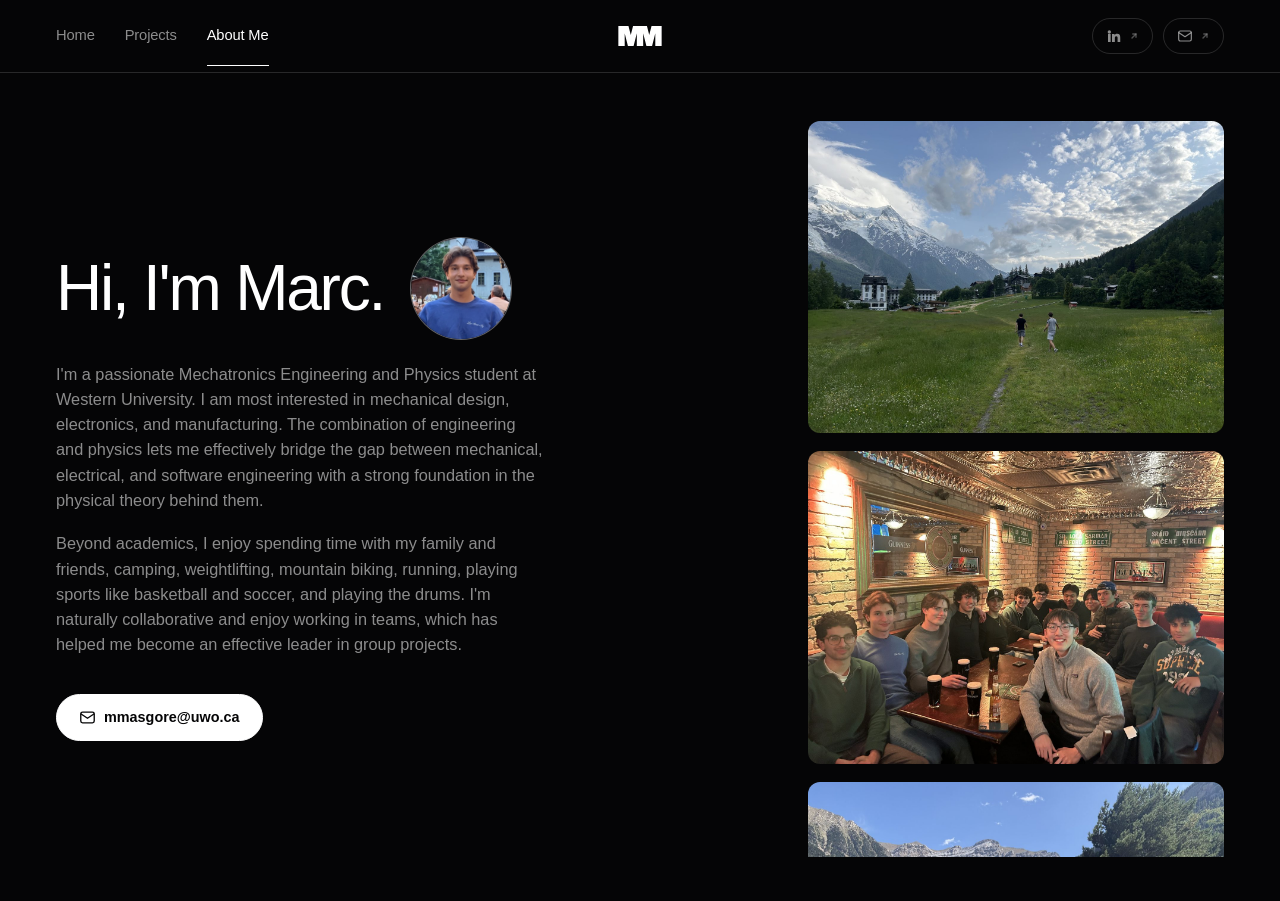
==== commit 79cfc07a: "About gallery: add brother photo, crop farming photo, reorder slides Co-Authored-By: Claude Opus 5.5" ====
--- a/about/index.html
+++ b/about/index.html
@@ -69,32 +69,35 @@
 
       <div class="about-gallery" data-gallery tabindex="0" aria-label="Photos — scroll to browse">
         <div class="about-gallery-track" data-gallery-track>
-          <figure class="about-shot" data-caption="Europe 2025 summer trip, Chamonix.">
+          <figure class="about-shot" data-caption="Europe 2025 summer trip, Chamonix, France.">
             <img src="../assets/img/about/about-04.jpg" alt="An alpine valley: a green meadow and a footpath, with snow-capped peaks behind." width="1400" height="1050" />
           </figure>
           <figure class="about-shot" data-caption="The lads.">
             <img src="../assets/img/about/about-05.jpg" alt="A long table of friends with pints in a wood-panelled pub." width="1400" height="1050" />
           </figure>
-          <figure class="about-shot" data-caption="Family in the Pyrenees.">
+          <figure class="about-shot" data-caption="My family in the Pyrenees, Spain.">
             <img src="../assets/img/about/about-06.jpg" alt="A family selfie on a mountain trail, with a limestone ridge in the background." width="1400" height="1050" />
+          </figure>
+          <figure class="about-shot" data-caption="Brother from the same mother.">
+            <img src="../assets/img/about/about-10.jpg" alt="Marc and his brother standing arm in arm on a concrete pier, with rippling water behind them." width="1400" height="1051" />
           </figure>
           <figure class="about-shot" data-caption="Christmas miracle.">
             <img src="../assets/img/about/about-07.jpg" alt="Four friends posing either side of a Santa in front of a Christmas tree." width="1400" height="936" />
           </figure>
+          <figure class="about-shot" data-caption="End of hike, Annecy, France.">
+            <img src="../assets/img/about/about-09.jpg?v=2" alt="Three friends standing on a rocky lookout above Lake Annecy, with turquoise water, mountains, and heavy clouds behind them." width="1400" height="1050" />
+          </figure>
           <figure class="about-shot" data-caption="Basketball intramural champs.">
             <img src="../assets/img/about/about-08.jpg" alt="A team in matching shirts lined up along a bright, glass-walled corridor." width="1400" height="1050" />
           </figure>
-          <figure class="about-shot" data-caption="End of hike, Annecy.">
-            <img src="../assets/img/about/about-09.jpg?v=2" alt="Three friends standing on a rocky lookout above Lake Annecy, with turquoise water, mountains, and heavy clouds behind them." width="1400" height="1050" />
-          </figure>
-          <figure class="about-shot" data-caption="Rock climbing in Montserrat.">
+          <figure class="about-shot" data-caption="Rock climbing in Montserrat, Spain.">
             <img src="../assets/img/about/about-02.jpg" alt="Looking down a steep limestone face, with climbers strung out along the route below." width="1400" height="1400" />
-          </figure>
-          <figure class="about-shot" data-caption="Farming in Catalonia.">
-            <img src="../assets/img/about/about-01.jpg" alt="A young child sitting at the controls in the cab of a yellow excavator." width="1050" height="1400" />
           </figure>
           <figure class="about-shot" data-caption="Climbing in Siurana, Spain.">
             <img src="../assets/img/about/about-03.jpg" alt="A climber hanging upside down from the underside of an overhanging rock arch, silhouetted against the sky." width="750" height="497" />
+          </figure>
+          <figure class="about-shot" data-caption="Farming in Catalonia.">
+            <img src="../assets/img/about/about-01.jpg?v=2" alt="A young child standing in the cab doorway of a yellow combine harvester." width="1050" height="938" />
           </figure>
         </div>
       </div>
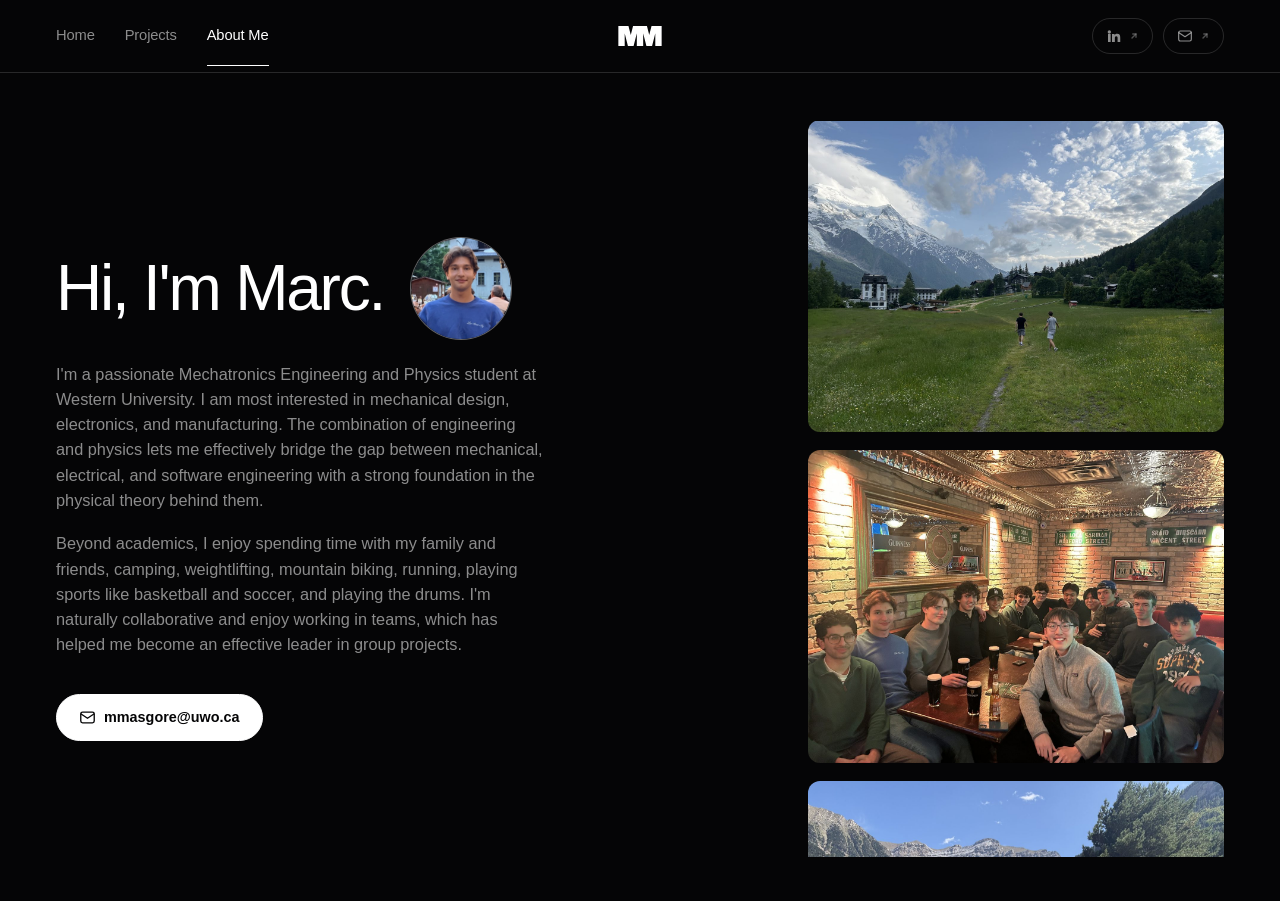
==== commit 009b3538: "Baja: all-steel drive shaft story, interactive optimizer; reorder projects - Baja section: new jump " ====
--- a/about/index.html
+++ b/about/index.html
@@ -8,7 +8,7 @@
   <link rel="preconnect" href="https://api.fontshare.com" />
   <link rel="preconnect" href="https://cdn.fontshare.com" crossorigin />
   <link href="https://api.fontshare.com/v2/css?f[]=switzer@400,500,600,700,800&display=swap" rel="stylesheet" />
-  <link rel="stylesheet" href="../assets/css/style.css?v=39" />
+  <link rel="stylesheet" href="../assets/css/style.css?v=41" />
 </head>
 <body class="about-page">
 
@@ -106,6 +106,6 @@
   </main>
 
 
-  <script src="../assets/js/main.js?v=22"></script>
+  <script src="../assets/js/main.js?v=23"></script>
 </body>
 </html>
--- a/assets/css/style.css
+++ b/assets/css/style.css
@@ -2423,3 +2423,607 @@
   z-index: 45;
   pointer-events: none;
 }
+
+/* ==========================================================================
+   Baja drive shaft — FEA pair and the interactive optimizer workbook
+   ========================================================================== */
+
+/* Cropped jump shot beside the team photo: columns follow each image's
+   aspect ratio so both land on the same height. */
+.media-row-baja-lead {
+  grid-template-columns: 1.2976fr 1.5fr;
+}
+
+.media-row-baja-lead .figure:first-child img {
+  aspect-ratio: 1064 / 820;
+  object-fit: cover;
+}
+
+.media-row-baja-lead .figure:last-child img {
+  aspect-ratio: 3 / 2;
+  object-fit: cover;
+}
+
+/* The two yoke FEA screenshots at a shared height. */
+.media-row-fea {
+  grid-template-columns: 1.1828fr 1.4642fr;
+}
+
+.media-row-fea .figure:first-child img { aspect-ratio: 1048 / 886; }
+.media-row-fea .figure:last-child img { aspect-ratio: 1126 / 769; }
+
+@media (max-width: 720px) {
+  .media-row-baja-lead,
+  .media-row-fea {
+    grid-template-columns: 1fr;
+  }
+}
+
+.result-list {
+  margin: 0;
+  padding-left: 20px;
+}
+
+.result-list li { margin-bottom: 8px; }
+.result-list strong { font-weight: 600; }
+
+/* Clickable trigger with its own hover label instead of "View Presentation". */
+.figure-clickable[data-cta]::after {
+  content: attr(data-cta) " \2192";
+}
+
+.figure-clickable.figure-clickable-wide {
+  max-width: 760px;
+}
+
+/* The optimizer preview reads as a screenshot, so on hover its frame lights
+   up as well, to make it obvious the whole thing is a button. */
+.figure-clickable-wide img {
+  transition: opacity 0.15s ease, border-color 0.15s ease, box-shadow 0.15s ease;
+}
+
+.figure-clickable-wide:hover img,
+.figure-clickable-wide:focus-visible img {
+  border-color: rgba(255, 255, 255, 0.7);
+  box-shadow: 0 0 0 1px rgba(255, 255, 255, 0.35), 0 10px 32px rgba(0, 0, 0, 0.5);
+}
+
+/* --- Optimizer overlay ---------------------------------------------------- */
+.xl-panel {
+  background: var(--surface);
+  border: 1px solid var(--border);
+  border-radius: var(--radius);
+  width: min(1240px, calc(100% - 48px));
+}
+
+.xl-app {
+  --xl-al: #3987e5;
+  --xl-st: #d95926;
+  --xl-ti: #199e70;
+  --xl-in-text: #86b6ef;
+  --xl-in-bg: rgba(57, 135, 229, 0.12);
+  --xl-in-border: rgba(57, 135, 229, 0.45);
+
+  height: 100%;
+  display: flex;
+  flex-direction: column;
+  font-variant-numeric: tabular-nums;
+  font-size: 0.88rem;
+  color: var(--text);
+}
+
+.xl-head,
+.xl-results,
+.xl-tabs { flex: none; }
+
+.xl-head {
+  display: flex;
+  align-items: flex-end;
+  justify-content: space-between;
+  gap: 16px;
+  padding: 22px 72px 14px 28px;
+}
+
+.xl-file {
+  margin: 0 0 4px;
+  font-size: 0.74rem;
+  letter-spacing: 0.04em;
+  color: var(--text-muted);
+}
+
+.xl-title {
+  margin: 0;
+  font-size: 1.35rem;
+  font-weight: 600;
+  letter-spacing: -0.015em;
+}
+
+.xl-editable {
+  margin: 6px 0 0;
+  color: var(--text-muted);
+}
+
+.xl-in-demo {
+  display: inline-block;
+  padding: 0 6px;
+  border-radius: 4px;
+  background: var(--xl-in-bg);
+  border: 1px solid var(--xl-in-border);
+  color: var(--xl-in-text);
+  font-weight: 600;
+}
+
+.xl-btn {
+  flex: none;
+  font: inherit;
+  font-size: 0.8rem;
+  color: var(--text);
+  background: var(--surface-2);
+  border: 1px solid var(--border-strong);
+  border-radius: 999px;
+  padding: 8px 14px;
+  cursor: pointer;
+}
+
+.xl-btn:hover,
+.xl-btn:focus-visible { background: var(--accent-soft); }
+
+.xl-btn-small { margin: 10px 0 0; padding: 6px 12px; }
+
+/* Headline numbers that follow every edit, whichever sheet is open. */
+.xl-results {
+  display: grid;
+  grid-template-columns: repeat(4, minmax(0, 1fr));
+  margin: 0 28px 14px;
+  border: 1px solid var(--border);
+  border-radius: var(--radius-sm);
+  overflow: hidden;
+}
+
+.xl-results > div {
+  padding: 9px 14px;
+  border-right: 1px solid var(--border);
+}
+
+.xl-results > div:last-child { border-right: none; }
+
+.xl-k {
+  display: block;
+  font-size: 0.68rem;
+  text-transform: uppercase;
+  letter-spacing: 0.06em;
+  color: var(--text-muted);
+  margin-bottom: 2px;
+}
+
+.xl-v { font-weight: 600; font-size: 0.95rem; }
+.xl-v small { font-weight: 400; color: var(--text-muted); font-size: 0.8rem; }
+
+.xl-tabs {
+  display: flex;
+  gap: 2px;
+  padding: 0 28px;
+  border-bottom: 1px solid var(--border);
+  overflow-x: auto;
+  scrollbar-width: none;
+}
+
+.xl-tab {
+  flex: none;
+  font: inherit;
+  font-size: 0.85rem;
+  color: var(--text-muted);
+  background: none;
+  border: 1px solid transparent;
+  border-bottom: none;
+  border-radius: var(--radius-sm) var(--radius-sm) 0 0;
+  padding: 9px 16px;
+  margin-bottom: -1px;
+  cursor: pointer;
+}
+
+.xl-tab:hover { color: var(--text); }
+
+.xl-tab[aria-selected="true"] {
+  color: var(--text);
+  background: var(--surface-2);
+  border-color: var(--border);
+  border-bottom: 1px solid var(--surface-2);
+}
+
+.xl-body {
+  flex: 1 1 auto;
+  min-height: 0;
+  overflow: auto;
+  padding: 20px 28px 32px;
+  background: var(--surface-2);
+  scrollbar-width: thin;
+  scrollbar-color: rgba(255, 255, 255, 0.35) transparent;
+}
+
+.xl-lede {
+  margin: 0 0 14px;
+  max-width: 780px;
+  color: var(--text-muted);
+}
+
+.xl-hint {
+  margin: 8px 0 0;
+  font-size: 0.8rem;
+  color: var(--text-muted);
+}
+
+.xl-block { margin: 0 0 24px; }
+
+.xl-block h4,
+.xl-prose h4 {
+  margin: 0 0 8px;
+  font-size: 0.72rem;
+  font-weight: 600;
+  text-transform: uppercase;
+  letter-spacing: 0.08em;
+  color: var(--text-muted);
+}
+
+.xl-grid-2 {
+  display: grid;
+  grid-template-columns: 1fr 1fr;
+  gap: 24px;
+}
+
+.xl-table-wrap {
+  overflow-x: auto;
+  border: 1px solid var(--border);
+  border-radius: var(--radius-sm);
+}
+
+.xl-table {
+  width: 100%;
+  border-collapse: collapse;
+}
+
+.xl-table th,
+.xl-table td {
+  padding: 6px 10px;
+  border-bottom: 1px solid rgba(255, 255, 255, 0.07);
+  text-align: right;
+  vertical-align: middle;
+  white-space: nowrap;
+}
+
+.xl-table thead th {
+  font-size: 0.7rem;
+  font-weight: 600;
+  letter-spacing: 0.04em;
+  color: var(--text-muted);
+  text-align: right;
+  white-space: normal;
+  vertical-align: bottom;
+  background: var(--surface);
+}
+
+.xl-table tbody th {
+  text-align: left;
+  font-weight: 400;
+  color: rgba(255, 255, 255, 0.82);
+}
+
+.xl-table thead th:first-child { text-align: left; }
+.xl-table tbody tr:last-child > * { border-bottom: none; }
+
+.xl-kv td { text-align: left; }
+
+.xl-table td.xl-note {
+  text-align: left;
+  white-space: normal;
+  min-width: 220px;
+  font-size: 0.78rem;
+  color: var(--text-muted);
+}
+
+.xl-kv td.xl-note { min-width: 160px; }
+
+.xl-in {
+  width: 104px;
+  font: inherit;
+  font-variant-numeric: tabular-nums;
+  text-align: right;
+  color: var(--xl-in-text);
+  background: var(--xl-in-bg);
+  border: 1px solid var(--xl-in-border);
+  border-radius: 4px;
+  padding: 3px 6px;
+  -moz-appearance: textfield;
+  appearance: textfield;
+}
+
+.xl-in::-webkit-outer-spin-button,
+.xl-in::-webkit-inner-spin-button { -webkit-appearance: none; margin: 0; }
+
+.xl-in:hover { border-color: var(--xl-in-text); }
+
+.xl-in:focus {
+  outline: 2px solid var(--xl-in-text);
+  outline-offset: 1px;
+  color: #fff;
+}
+
+.xl-in.is-invalid { border-color: #d03b3b; }
+
+.xl-sub {
+  display: block;
+  margin-top: 2px;
+  font-size: 0.72rem;
+  color: var(--text-muted);
+}
+
+.xl-kv .xl-sub { display: inline; margin: 0 0 0 10px; }
+
+.xl-swatch {
+  display: inline-block;
+  width: 10px;
+  height: 10px;
+  border-radius: 3px;
+  margin-right: 8px;
+  vertical-align: -1px;
+}
+
+.xl-swatch-al { background: var(--xl-al); }
+.xl-swatch-st { background: var(--xl-st); }
+.xl-swatch-ti { background: var(--xl-ti); }
+
+.xl-seg {
+  display: inline-flex;
+  flex-wrap: wrap;
+  gap: 4px;
+  padding: 4px;
+  margin: 0 0 12px;
+  border: 1px solid var(--border);
+  border-radius: 999px;
+}
+
+.xl-seg-btn {
+  font: inherit;
+  font-size: 0.82rem;
+  color: var(--text-muted);
+  background: none;
+  border: none;
+  border-radius: 999px;
+  padding: 6px 14px;
+  cursor: pointer;
+}
+
+.xl-seg-btn:hover { color: var(--text); }
+.xl-seg-btn.is-on { color: var(--text); background: var(--accent-soft); }
+
+.xl-opt-bar {
+  display: flex;
+  flex-wrap: wrap;
+  align-items: center;
+  gap: 8px 16px;
+  margin: 0 0 12px;
+}
+
+.xl-opt-bar .xl-seg,
+.xl-opt-bar .xl-btn-small { margin: 0; }
+
+.xl-chips {
+  display: flex;
+  flex-wrap: wrap;
+  gap: 6px 18px;
+  margin: 0 0 12px;
+  font-size: 0.78rem;
+  color: var(--text-muted);
+}
+
+.xl-chips b { font-weight: 600; color: rgba(255, 255, 255, 0.82); margin-right: 4px; }
+
+/* The long sweep table scrolls with the sheet, header pinned on top. */
+.xl-sweep-wrap { overflow: visible; }
+
+.xl-sweep thead th {
+  position: sticky;
+  top: -20px; /* the sheet's top padding, so it pins flush to the edge */
+  z-index: 1;
+}
+
+.xl-sweep td:first-child { text-align: left; }
+.xl-strong { font-weight: 600; }
+
+/* Mass column carries the workbook's green-to-red colour scale; dark ink
+   keeps the value readable on every step of it. */
+.xl-table td.xl-scale {
+  color: #0b0b0b;
+  font-weight: 600;
+}
+.xl-table td.xl-na { text-align: left; color: var(--text-muted); font-style: italic; }
+
+.xl-table tr.is-best > * { background: rgba(12, 163, 12, 0.16); }
+.xl-table tr.is-base > * { background: rgba(236, 131, 90, 0.14); }
+
+.xl-gov {
+  display: inline-block;
+  font-size: 0.74rem;
+  padding: 1px 7px;
+  border-radius: 999px;
+  border: 1px solid var(--border);
+  color: rgba(255, 255, 255, 0.82);
+}
+
+.xl-tag {
+  display: inline-block;
+  margin-left: 8px;
+  font-size: 0.68rem;
+  font-weight: 600;
+  letter-spacing: 0.03em;
+  padding: 2px 8px;
+  border-radius: 999px;
+  vertical-align: 1px;
+  white-space: nowrap;
+  color: #fff;
+}
+
+.xl-tag-final { background: rgba(12, 163, 12, 0.32); border: 1px solid rgba(12, 163, 12, 0.7); }
+.xl-tag-out { background: rgba(208, 59, 59, 0.28); border: 1px solid rgba(208, 59, 59, 0.7); }
+.xl-tag-base { background: rgba(236, 131, 90, 0.25); border: 1px solid rgba(236, 131, 90, 0.7); }
+
+.xl-hl { font-weight: 600; }
+
+.xl-summary tbody th { white-space: nowrap; }
+.xl-table tr.xl-ref > * { color: var(--text-muted); }
+
+.xl-tubes td { min-width: 70px; }
+
+.xl-cards {
+  display: grid;
+  grid-template-columns: repeat(3, minmax(0, 1fr));
+  gap: 16px;
+  margin: 24px 0;
+}
+
+.xl-card {
+  border: 1px solid var(--border);
+  border-radius: var(--radius-sm);
+  background: var(--surface);
+  overflow: hidden;
+}
+
+.xl-card h5 {
+  margin: 0;
+  padding: 10px 12px;
+  font-size: 0.86rem;
+  font-weight: 600;
+  border-bottom: 1px solid var(--border);
+}
+
+.xl-card[data-design="B"] { border-color: rgba(12, 163, 12, 0.6); }
+
+.xl-table.xl-breakdown th { white-space: normal; }
+.xl-table tr.xl-total > * { font-weight: 600; color: var(--text); border-top: 1px solid var(--border); }
+
+.xl-verdict { margin: 10px 0 0; color: var(--text-muted); }
+.xl-verdict strong { color: var(--text); font-weight: 600; }
+
+.xl-prose { max-width: 760px; }
+.xl-prose h4 { margin-top: 22px; }
+.xl-prose h4:first-child { margin-top: 0; }
+.xl-prose p { margin: 0 0 10px; line-height: 1.6; color: rgba(255, 255, 255, 0.86); }
+
+/* Chart */
+.xl-chart {
+  margin: 0 0 20px;
+  padding: 14px 16px 6px;
+  border: 1px solid var(--border);
+  border-radius: var(--radius-sm);
+  background: var(--surface);
+}
+
+.xl-chart-head {
+  display: flex;
+  flex-wrap: wrap;
+  justify-content: space-between;
+  gap: 8px 20px;
+  margin-bottom: 6px;
+}
+
+.xl-chart-title { font-weight: 600; }
+
+.xl-legend {
+  display: flex;
+  flex-wrap: wrap;
+  gap: 4px 16px;
+  font-size: 0.8rem;
+  color: rgba(255, 255, 255, 0.82);
+}
+
+.xl-chart-box { position: relative; }
+
+.xl-chart svg {
+  display: block;
+  width: 100%;
+  overflow: visible;
+}
+
+.xl-grid { stroke: rgba(255, 255, 255, 0.08); stroke-width: 1; }
+.xl-grid.xl-axis { stroke: rgba(255, 255, 255, 0.3); }
+
+.xl-tick,
+.xl-axis-label { fill: var(--text-muted); font-size: 12px; font-family: var(--font-sans); }
+
+.xl-dlabel {
+  fill: rgba(255, 255, 255, 0.9);
+  font-size: 12px;
+  font-weight: 600;
+  font-family: var(--font-sans);
+  paint-order: stroke;
+  stroke: var(--surface);
+  stroke-width: 4px;
+  stroke-linejoin: round;
+}
+
+.xl-line { fill: none; stroke-width: 2; stroke-linejoin: round; stroke-linecap: round; }
+.xl-line-al { stroke: var(--xl-al); }
+.xl-line-st { stroke: var(--xl-st); }
+.xl-line-ti { stroke: var(--xl-ti); }
+
+.xl-dot,
+.xl-hdot { stroke: var(--surface); stroke-width: 2; }
+.xl-dot-al { fill: var(--xl-al); }
+.xl-dot-st { fill: var(--xl-st); }
+.xl-dot-ti { fill: var(--xl-ti); }
+
+.xl-cross { stroke: rgba(255, 255, 255, 0.4); stroke-width: 1; stroke-dasharray: 3 3; }
+.xl-hit { fill: transparent; cursor: crosshair; touch-action: pan-y; }
+
+.xl-tip {
+  position: absolute;
+  top: 8px;
+  min-width: 230px;
+  padding: 10px 12px;
+  background: rgba(12, 12, 14, 0.96);
+  border: 1px solid var(--border-strong);
+  border-radius: var(--radius-sm);
+  font-size: 0.8rem;
+  pointer-events: none;
+  box-shadow: 0 8px 24px rgba(0, 0, 0, 0.4);
+}
+
+.xl-tip p { margin: 0 0 6px; color: var(--text-muted); font-size: 0.74rem; }
+
+.xl-tip-row {
+  display: flex;
+  align-items: center;
+  gap: 8px;
+  margin-top: 6px;
+}
+
+.xl-tip-row .xl-swatch { margin: 0; flex: none; }
+.xl-tip-row span { flex: 1 1 auto; }
+.xl-tip-row b { font-weight: 600; }
+
+.xl-tip small {
+  display: block;
+  padding-left: 18px;
+  font-size: 0.72rem;
+  color: var(--text-muted);
+}
+
+.xl-tip .is-empty { color: var(--text-muted); }
+
+@media (max-width: 860px) {
+  .xl-results { grid-template-columns: 1fr 1fr; }
+  .xl-results > div:nth-child(2) { border-right: none; }
+  .xl-results > div:nth-child(-n+2) { border-bottom: 1px solid var(--border); }
+  .xl-grid-2,
+  .xl-cards { grid-template-columns: 1fr; }
+}
+
+@media (max-width: 640px) {
+  .xl-panel { width: 100%; border-radius: 0; border: none; }
+  .xl-head { flex-direction: column; align-items: flex-start; padding: 18px 64px 12px 16px; }
+  .xl-title { font-size: 1.15rem; }
+  .xl-results { margin: 0 16px 12px; }
+  .xl-tabs { padding: 0 16px; }
+  .xl-body { padding: 16px 16px 28px; }
+  .xl-sweep thead th { top: -16px; }
+}
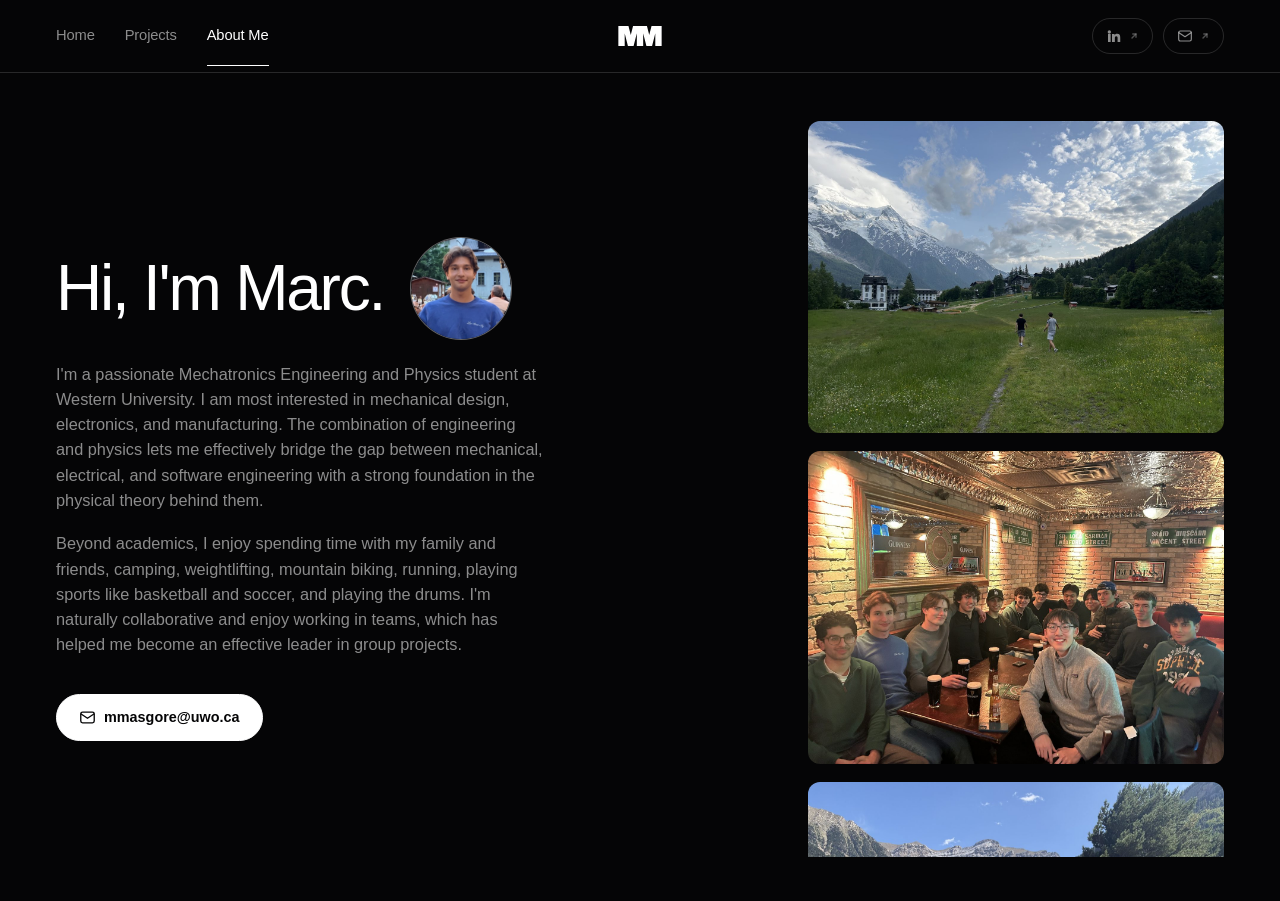
==== commit de4a41e0: "Combat robotics: fill finished roadmap steps, new photo and fight video - Season plan fills in finis" ====
--- a/about/index.html
+++ b/about/index.html
@@ -8,7 +8,7 @@
   <link rel="preconnect" href="https://api.fontshare.com" />
   <link rel="preconnect" href="https://cdn.fontshare.com" crossorigin />
   <link href="https://api.fontshare.com/v2/css?f[]=switzer@400,500,600,700,800&display=swap" rel="stylesheet" />
-  <link rel="stylesheet" href="../assets/css/style.css?v=41" />
+  <link rel="stylesheet" href="../assets/css/style.css?v=43" />
 </head>
 <body class="about-page">
 
@@ -106,6 +106,6 @@
   </main>
 
 
-  <script src="../assets/js/main.js?v=23"></script>
+  <script src="../assets/js/main.js?v=24"></script>
 </body>
 </html>
--- a/assets/css/style.css
+++ b/assets/css/style.css
@@ -1595,38 +1595,6 @@
   border: 0;
 }
 
-.build-compare {
-  display: grid;
-  grid-template-columns: 1fr 1fr;
-  gap: 20px;
-  margin: 16px 0 24px;
-}
-
-.build-card {
-  background: var(--surface);
-  border: 1px solid var(--border);
-  border-radius: var(--radius);
-  padding: 18px 20px 20px;
-}
-
-.build-card img {
-  width: 100%;
-  border: 1px solid var(--border);
-  border-radius: var(--radius-sm);
-  margin-bottom: 16px;
-}
-
-.build-card .eyebrow { margin-bottom: 4px; }
-
-.project-body .build-card h4 { margin: 0 0 10px; }
-
-.build-card p:last-child,
-.build-card ul:last-child { margin-bottom: 0; }
-
-@media (max-width: 720px) {
-  .build-compare { grid-template-columns: 1fr; }
-}
-
 .roadmap {
   position: relative;
   list-style: none;
@@ -1667,6 +1635,23 @@
   background: var(--accent);
   border-color: var(--accent);
   box-shadow: 0 0 0 4px var(--accent-soft);
+}
+
+/* Finished steps: a filled dot, and the rail from it down to the next dot
+   is filled in too, so the completed stretch reads as one solid line. */
+.roadmap li.is-done::before {
+  background: var(--accent);
+  border-color: var(--accent);
+}
+
+.roadmap li.is-done::after {
+  content: "";
+  position: absolute;
+  left: -23px;
+  top: 12px;
+  bottom: -12px;
+  width: 2px;
+  background: var(--accent);
 }
 
 .roadmap-when {
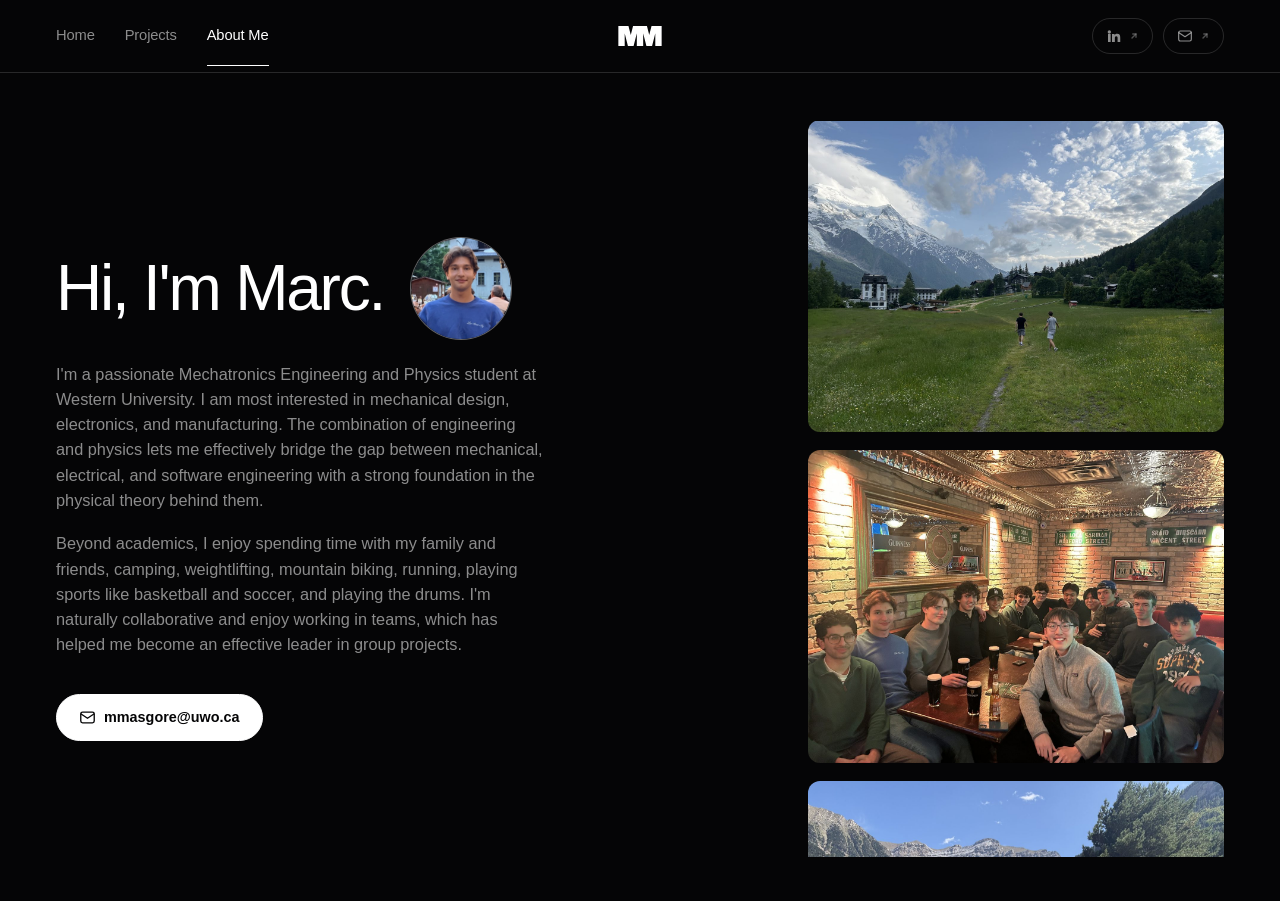
==== commit 5c571aac: "Centre the season-plan rail; warm up heavy embeds while the page is still - Roadmap rail is drawn pe" ====
--- a/about/index.html
+++ b/about/index.html
@@ -8,7 +8,7 @@
   <link rel="preconnect" href="https://api.fontshare.com" />
   <link rel="preconnect" href="https://cdn.fontshare.com" crossorigin />
   <link href="https://api.fontshare.com/v2/css?f[]=switzer@400,500,600,700,800&display=swap" rel="stylesheet" />
-  <link rel="stylesheet" href="../assets/css/style.css?v=43" />
+  <link rel="stylesheet" href="../assets/css/style.css?v=44" />
 </head>
 <body class="about-page">
 
@@ -106,6 +106,6 @@
   </main>
 
 
-  <script src="../assets/js/main.js?v=24"></script>
+  <script src="../assets/js/main.js?v=25"></script>
 </body>
 </html>
--- a/assets/css/style.css
+++ b/assets/css/style.css
@@ -1597,21 +1597,12 @@
 
 .roadmap {
   position: relative;
+  isolation: isolate;
   list-style: none;
   margin: 16px 0 24px;
   padding: 0 0 0 30px;
 }
 
-.roadmap::before {
-  content: "";
-  position: absolute;
-  left: 7px;
-  top: 8px;
-  bottom: 8px;
-  width: 2px;
-  background: var(--border);
-}
-
 .roadmap li {
   position: relative;
   padding-bottom: 20px;
@@ -1619,40 +1610,49 @@
 
 .roadmap li:last-child { padding-bottom: 0; }
 
+/* Dot: 18px across, centred 20px left of the text and level with the
+   date label (9px down, the middle of its line). */
 .roadmap li::before {
   content: "";
   position: absolute;
+  z-index: 1;
+  box-sizing: border-box;
   left: -29px;
-  top: 5px;
-  width: 14px;
-  height: 14px;
+  top: 0;
+  width: 18px;
+  height: 18px;
   border-radius: 50%;
   background: var(--bg);
   border: 2px solid var(--text-muted);
 }
 
+/* Rail: each step draws the stretch from its own dot's centre to the next
+   one's, under the dots, so it stays centred and stops at the last step. */
+.roadmap li:not(:last-child)::after {
+  content: "";
+  position: absolute;
+  left: -21px;
+  top: 9px;
+  bottom: -9px;
+  width: 2px;
+  background: var(--border);
+}
+
 .roadmap li.is-current::before {
   background: var(--accent);
   border-color: var(--accent);
-  box-shadow: 0 0 0 4px var(--accent-soft);
-}
-
-/* Finished steps: a filled dot, and the rail from it down to the next dot
-   is filled in too, so the completed stretch reads as one solid line. */
+  /* The halo is translucent; a solid ring of page colour under it keeps the
+     rail from showing through. */
+  box-shadow: 0 0 0 4px var(--accent-soft), 0 0 0 4px var(--bg);
+}
+
+/* Finished steps: filled dot, and a filled rail down to the next step. */
 .roadmap li.is-done::before {
   background: var(--accent);
   border-color: var(--accent);
 }
 
-.roadmap li.is-done::after {
-  content: "";
-  position: absolute;
-  left: -23px;
-  top: 12px;
-  bottom: -12px;
-  width: 2px;
-  background: var(--accent);
-}
+.roadmap li.is-done::after { background: var(--accent); }
 
 .roadmap-when {
   display: block;
